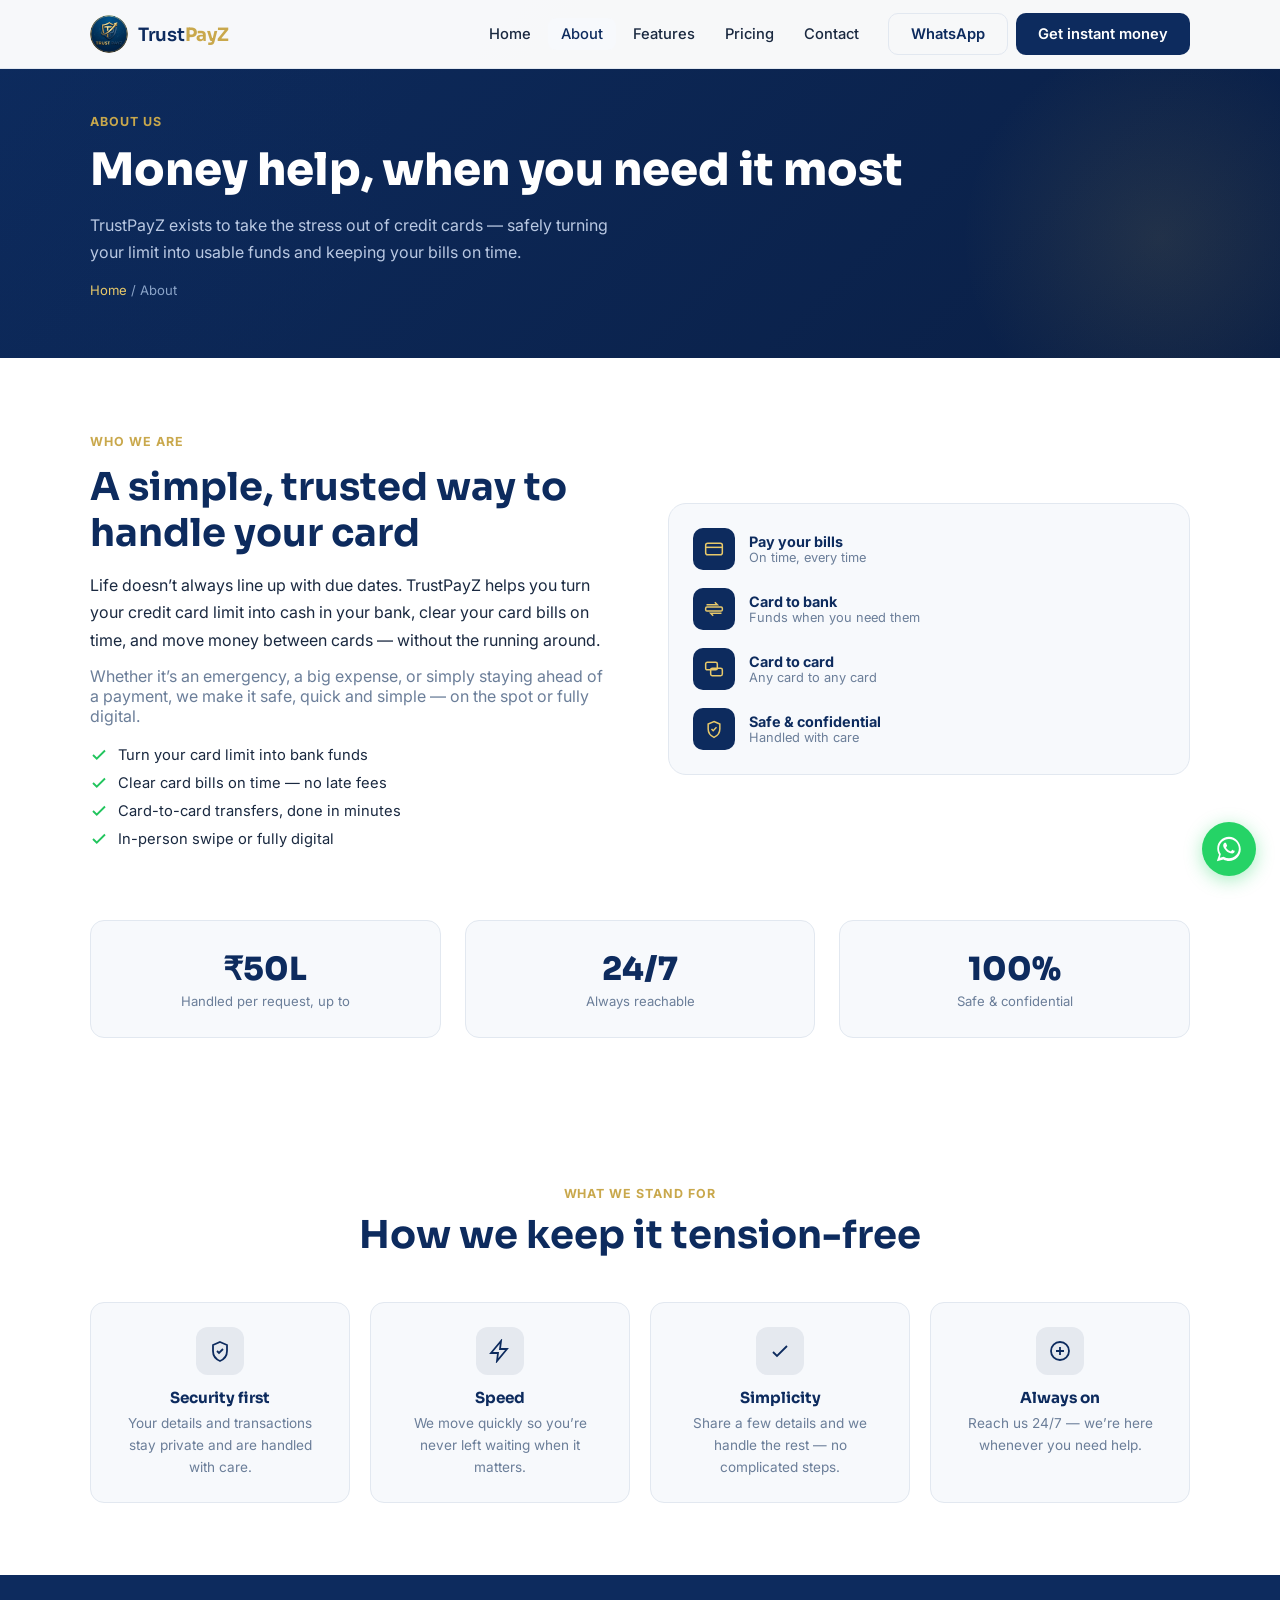
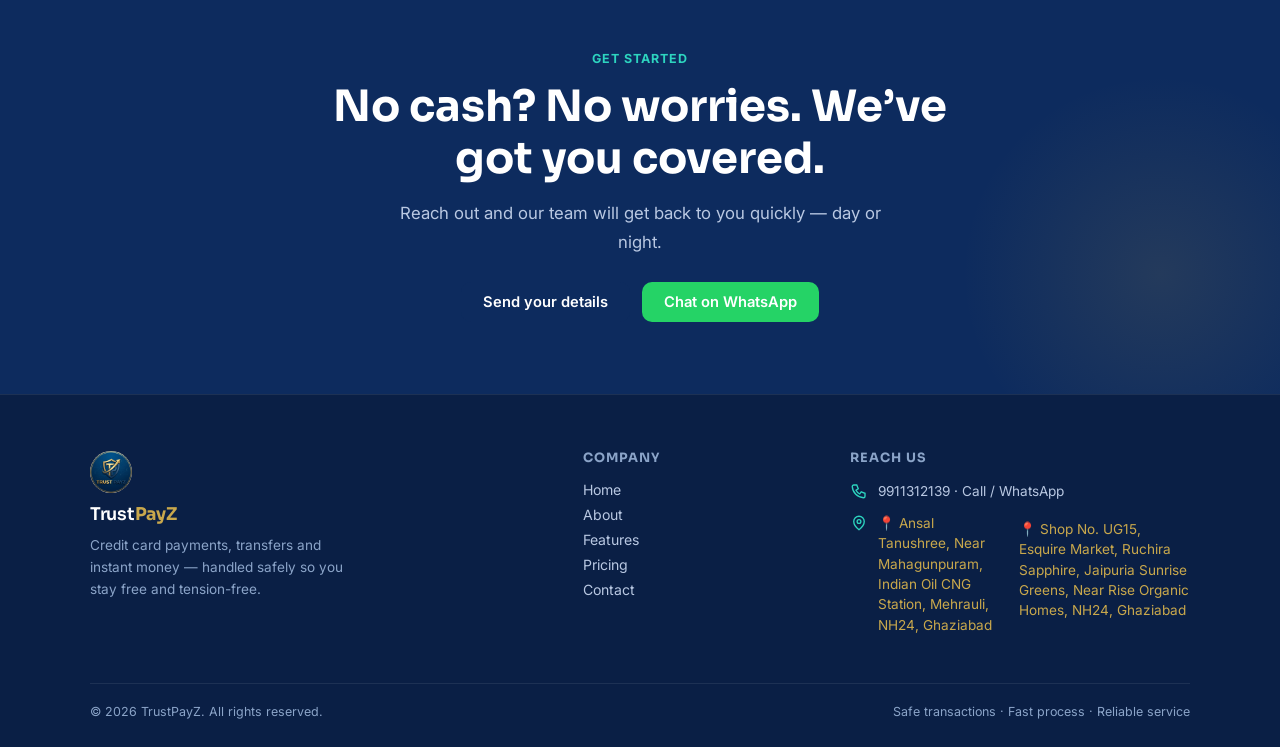
==== about.html @ c8522735 "Add files via upload" ====
<!DOCTYPE html>
<html lang="en">
<head>
<meta charset="UTF-8">
<meta name="viewport" content="width=device-width, initial-scale=1.0">
<title>About TrustPayZ — Trusted Credit Card Service Ghaziabad | 24/7</title>
<meta name="description" content="About TrustPayZ — a simple, trusted way to handle your credit card in Ghaziabad. Turn your limit into funds, clear bills on time, card to card transfers. Safe, 24/7.">
<meta name="keywords" content="about TrustPayZ, credit card service Ghaziabad, card transfer Delhi NCR, trusted credit card help, credit card bill pay Ghaziabad">
<meta name="robots" content="index, follow, max-snippet:-1, max-image-preview:large">
<meta name="author" content="TrustPayZ">
<meta name="geo.region" content="IN-UP">
<meta name="geo.placename" content="Ghaziabad">
<meta name="geo.position" content="28.6692;77.4538">
<meta name="ICBM" content="28.6692, 77.4538">
<link rel="canonical" href="https://trustpayz.in/about.html">
<!-- Open Graph -->
<meta property="og:type" content="website">
<meta property="og:title" content="About TrustPayZ — Trusted Credit Card Service Ghaziabad">
<meta property="og:description" content="Learn about TrustPayZ — Ghaziabad's trusted credit card transfer and bill payment service. Safe, 24/7, serving Delhi NCR.">
<meta property="og:url" content="https://trustpayz.in/about.html">
<meta property="og:site_name" content="TrustPayZ">
<meta property="og:image" content="https://trustpayz.in/assets/logo.png">
<meta property="og:locale" content="en_IN">
<!-- Twitter -->
<meta name="twitter:card" content="summary_large_image">
<meta name="twitter:title" content="About TrustPayZ — Trusted Credit Card Service Ghaziabad">
<meta name="twitter:description" content="Learn about TrustPayZ — Ghaziabad's trusted credit card transfer and bill payment service. Safe, 24/7, serving Delhi NCR.">
<meta name="twitter:image" content="https://trustpayz.in/assets/logo.png">
<link rel="preconnect" href="https://fonts.googleapis.com">
<link rel="preconnect" href="https://fonts.gstatic.com" crossorigin>
<link href="https://fonts.googleapis.com/css2?family=Sora:wght@400;500;600;700;800&family=Inter:wght@400;450;500;600&display=swap" rel="stylesheet">
<link rel="stylesheet" href="assets/styles.css">
<link rel="icon" type="image/png" href="assets/favicon.png">
</head>
<body>
<header class="nav" id="nav">
  <div class="wrap nav-in">
    <a href="index.html" class="brand">
      <img class="brand-mark" src="assets/logo.png" alt="TrustPayZ logo" width="40" height="40">
      <span class="brand-name">Trust<b>PayZ</b></span>
    </a>
    <nav class="nav-links" id="links"><a href="index.html">Home</a><a href="about.html" aria-current="page">About</a><a href="features.html">Features</a><a href="pricing.html">Pricing</a><a href="contact.html">Contact</a></nav>
    <div class="nav-act">
      <a href="https://wa.me/919911312139" class="btn btn-ghost" target="_blank" rel="noopener">WhatsApp</a>
      <a href="contact.html#apply" class="btn btn-primary">Get instant money</a>
    </div>
    <button class="burger" id="burger" aria-label="Menu">☰</button>
  </div>
</header>
<section class="subhero">
  <div class="aurora"><i class="b1"></i><i class="b2"></i></div>
  <div class="wrap">
    <span class="eyebrow">About us</span>
    <h1>Money help, when you need it most</h1>
    <p>TrustPayZ exists to take the stress out of credit cards &mdash; safely turning your limit into usable funds and keeping your bills on time.</p>
    <div class="crumb"><a href="index.html">Home</a> / About</div>
  </div>
</section>

<section class="blk">
  <div class="wrap split">
    <div class="rv">
      <span class="eyebrow">Who we are</span>
      <h2 style="font-size:clamp(1.8rem,3.2vw,2.4rem);font-weight:700;color:var(--navy);margin:14px 0 16px">A simple, trusted way to handle your card</h2>
      <p class="lead-p">Life doesn&rsquo;t always line up with due dates. TrustPayZ helps you turn your credit card limit into cash in your bank, clear your card bills on time, and move money between cards &mdash; without the running around.</p>
      <p style="color:var(--muted)">Whether it&rsquo;s an emergency, a big expense, or simply staying ahead of a payment, we make it safe, quick and simple &mdash; on the spot or fully digital.</p>
      <ul class="ticklist">
        <li><svg viewBox="0 0 24 24"><path d="M20 6L9 17l-5-5"/></svg> Turn your card limit into bank funds</li>
        <li><svg viewBox="0 0 24 24"><path d="M20 6L9 17l-5-5"/></svg> Clear card bills on time &mdash; no late fees</li>
        <li><svg viewBox="0 0 24 24"><path d="M20 6L9 17l-5-5"/></svg> Card-to-card transfers, done in minutes</li>
        <li><svg viewBox="0 0 24 24"><path d="M20 6L9 17l-5-5"/></svg> In-person swipe or fully digital</li>
      </ul>
    </div>
    <div class="rv">
      <div class="visual-card">
        <div class="vc-row"><div class="vc-ic"><svg viewBox="0 0 24 24" fill="none"><rect x="2" y="5" width="20" height="14" rx="2.5"/><path d="M2 10h20"/></svg></div><div><div class="vc-t">Pay your bills</div><div class="vc-s">On time, every time</div></div></div>
        <div class="vc-row"><div class="vc-ic"><svg viewBox="0 0 24 24" fill="none"><path d="M3 7h13l-3-3M21 17H8l3 3"/><rect x="2" y="9.5" width="20" height="5" rx="1.5"/></svg></div><div><div class="vc-t">Card to bank</div><div class="vc-s">Funds when you need them</div></div></div>
        <div class="vc-row"><div class="vc-ic"><svg viewBox="0 0 24 24" fill="none"><rect x="2" y="4" width="14" height="9" rx="2"/><rect x="8" y="11" width="14" height="9" rx="2"/></svg></div><div><div class="vc-t">Card to card</div><div class="vc-s">Any card to any card</div></div></div>
        <div class="vc-row"><div class="vc-ic"><svg viewBox="0 0 24 24" fill="none"><path d="M12 3l7 3v6c0 5-3.5 8.5-7 10-3.5-1.5-7-5-7-10V6l7-3z"/><path d="M9 12l2 2 4-4"/></svg></div><div><div class="vc-t">Safe &amp; confidential</div><div class="vc-s">Handled with care</div></div></div>
      </div>
    </div>
  </div>
</section>

<section class="blk" style="padding-top:0">
  <div class="wrap statband">
    <div class="statbox rv"><div class="v">&#8377;50L</div><div class="l">Handled per request, up to</div></div>
    <div class="statbox rv"><div class="v">24/7</div><div class="l">Always reachable</div></div>
    <div class="statbox rv"><div class="v">100%</div><div class="l">Safe &amp; confidential</div></div>
  </div>
</section>

<section class="blk why">
  <div class="wrap">
    <div class="head rv"><span class="eyebrow">What we stand for</span><h2>How we keep it tension-free</h2></div>
    <div class="why-grid">
      <div class="wcard rv"><div class="wi"><svg viewBox="0 0 24 24" fill="none"><path d="M12 3l7 3v6c0 5-3.5 8.5-7 10-3.5-1.5-7-5-7-10V6l7-3z"/><path d="M9 12l2 2 4-4"/></svg></div><h3>Security first</h3><p>Your details and transactions stay private and are handled with care.</p></div>
      <div class="wcard rv"><div class="wi"><svg viewBox="0 0 24 24" fill="none"><path d="M13 2L3 14h7l-1 8 10-12h-7l1-8z"/></svg></div><h3>Speed</h3><p>We move quickly so you&rsquo;re never left waiting when it matters.</p></div>
      <div class="wcard rv"><div class="wi"><svg viewBox="0 0 24 24" fill="none"><path d="M5 13l4 4L19 7"/></svg></div><h3>Simplicity</h3><p>Share a few details and we handle the rest &mdash; no complicated steps.</p></div>
      <div class="wcard rv"><div class="wi"><svg viewBox="0 0 24 24" fill="none"><circle cx="12" cy="12" r="9"/><path d="M12 8v8M8 12h8"/></svg></div><h3>Always on</h3><p>Reach us 24/7 &mdash; we&rsquo;re here whenever you need help.</p></div>
    </div>
  </div>
</section>
<section class="blk cta">
  <div class="aurora"><i class="b2"></i></div>
  <div class="wrap" style="position:relative;z-index:2;text-align:center">
    <span class="eyebrow" style="justify-content:center;color:var(--teal)">Get started</span>
    <h2 style="font-size:clamp(2rem,3.5vw,2.7rem);font-weight:700;margin:14px auto 14px;max-width:640px">No cash? No worries. We&rsquo;ve got you covered.</h2>
    <p class="lead" style="color:#B9C8E2;max-width:520px;margin:0 auto 26px">Reach out and our team will get back to you quickly &mdash; day or night.</p>
    <div style="display:flex;gap:12px;justify-content:center;flex-wrap:wrap">
      <a href="contact.html#apply" class="btn btn-primary">Send your details</a>
      <a href="https://wa.me/919911312139" class="btn btn-wa" target="_blank" rel="noopener">Chat on WhatsApp</a>
    </div>
  </div>
</section>
<footer id="contact-foot">
  <div class="wrap">
    <div class="fgrid">
      <div class="fbrand"><img src="assets/logo.png" alt="TrustPayZ" class="flogo"><span class="brand-name">Trust<b>PayZ</b></span><p>Credit card payments, transfers and instant money — handled safely so you stay free and tension-free.</p></div>
      <div><h4>Company</h4><a href="index.html">Home</a><a href="about.html">About</a><a href="features.html">Features</a><a href="pricing.html">Pricing</a><a href="contact.html">Contact</a></div>
      <div><h4>Reach us</h4>
        <div class="cline"><svg viewBox="0 0 24 24" fill="none" stroke="#2DD4BF" stroke-width="1.8"><path d="M5 4h4l2 5-3 2a11 11 0 005 5l2-3 5 2v4a2 2 0 01-2 2A16 16 0 013 6a2 2 0 012-2z"/></svg><a href="https://wa.me/919911312139" target="_blank" rel="noopener">9911312139 · Call / WhatsApp</a></div>
        <div class="cline"><svg viewBox="0 0 24 24" fill="none" stroke="#2DD4BF" stroke-width="1.8"><path d="M12 21s7-5.4 7-11a7 7 0 10-14 0c0 5.6 7 11 7 11z"/><circle cx="12" cy="10" r="2.5"/></svg><p><a href="https://maps.google.com/?q=Ansal+Tanushree+Mahagunpuram+Mehrauli+NH24+Ghaziabad" target="_blank" rel="noopener" style="color:#C9A84C">📍 Ansal Tanushree, Near Mahagunpuram, Indian Oil CNG Station, Mehrauli, NH24, Ghaziabad</a></p><p style="margin-top:6px"><a href="https://maps.google.com/?q=Esquire+Market+Ruchira+Sapphire+Jaipuria+Sunrise+Greens+NH24+Ghaziabad" target="_blank" rel="noopener" style="color:#C9A84C">📍 Shop No. UG15, Esquire Market, Ruchira Sapphire, Jaipuria Sunrise Greens, Near Rise Organic Homes, NH24, Ghaziabad</a></p></div>
      </div>
    </div>
    <div class="fbot"><span>© 2026 TrustPayZ. All rights reserved.</span><span>Safe transactions · Fast process · Reliable service</span></div>
  </div>
</footer>
<a href="https://wa.me/919911312139" class="wa-float" target="_blank" rel="noopener" aria-label="Chat with us on WhatsApp">
  <svg viewBox="0 0 32 32" fill="#fff" aria-hidden="true"><path d="M16 3C9 3 3.5 8.5 3.5 15.5c0 2.4.7 4.7 1.9 6.7L3 29l7-1.8c1.9 1 4 1.6 6 1.6 7 0 12.5-5.5 12.5-12.5S23 3 16 3zm0 22.8c-1.9 0-3.7-.5-5.3-1.4l-.4-.2-4.1 1.1 1.1-4-.3-.4c-1-1.6-1.6-3.5-1.6-5.5C5.5 9.8 10.2 5.2 16 5.2S26.5 9.8 26.5 15.5 21.8 25.8 16 25.8zm6-7.7c-.3-.2-1.9-1-2.2-1.1-.3-.1-.5-.2-.7.2-.2.3-.8 1-1 1.2-.2.2-.4.2-.7.1-.3-.2-1.4-.5-2.6-1.6-1-.9-1.6-1.9-1.8-2.3-.2-.3 0-.5.1-.7.1-.1.3-.4.5-.6.1-.2.2-.3.3-.5.1-.2 0-.4 0-.6 0-.2-.7-1.7-1-2.3-.3-.6-.5-.5-.7-.5h-.6c-.2 0-.5.1-.8.4-.3.3-1 1-1 2.5s1.1 2.9 1.2 3.1c.2.2 2.1 3.3 5.1 4.6.7.3 1.3.5 1.7.6.7.2 1.4.2 1.9.1.6-.1 1.9-.8 2.1-1.5.3-.7.3-1.4.2-1.5-.1-.2-.3-.2-.6-.4z"/></svg>
</a>
<script src="assets/main.js"></script>
<script src="assets/seo.js" defer></script>
</body>
</html>
---- assets/styles.css ----
/* ============================================================
   TrustPayZ — styles.css
   Colors inspired by logo: Navy blue + Gold
   ============================================================ */

:root {
  --navy:   #0D2B5E;
  --navy2:  #0A1F45;
  --gold:   #C9A84C;
  --gold2:  #E8C96A;
  --teal:   #2DD4BF;
  --ink:    #1A2940;
  --muted:  #6B7E99;
  --bg:     #F7F9FC;
  --white:  #FFFFFF;
  --line:   #E2E8F0;
  --green:  #22C55E;
  --red:    #EF4444;
  --shadow: 0 4px 24px rgba(13,43,94,0.10);
  --radius: 14px;
}

*, *::before, *::after { box-sizing: border-box; margin: 0; padding: 0; }

html { scroll-behavior: smooth; }

body {
  font-family: 'Inter', sans-serif;
  font-size: 1rem;
  color: var(--ink);
  background: var(--white);
  overflow-x: hidden;
}

h1,h2,h3,h4,h5 { font-family: 'Sora', sans-serif; line-height: 1.2; }

a { color: inherit; text-decoration: none; }

img { max-width: 100%; display: block; }

/* ── WRAP ── */
.wrap { max-width: 1140px; margin: 0 auto; padding: 0 20px; }
.wrap2 { position: relative; z-index: 2; }

/* ── NAV ── */
.nav {
  position: fixed; top: 0; left: 0; right: 0; z-index: 100;
  background: rgba(255,255,255,0.97);
  border-bottom: 1px solid var(--line);
  transition: box-shadow .3s;
}
.nav.scrolled { box-shadow: 0 2px 16px rgba(13,43,94,0.10); }
.nav-in {
  display: flex; align-items: center; gap: 16px;
  height: 68px;
}
.brand { display: flex; align-items: center; gap: 10px; flex-shrink: 0; }
.brand-mark { width: 38px; height: 38px; border-radius: 50%; object-fit: cover; }
.brand-name { font-family: 'Sora', sans-serif; font-size: 1.15rem; font-weight: 600; color: var(--navy); letter-spacing: -.3px; }
.brand-name b { color: var(--gold); }

.nav-links {
  display: flex; gap: 4px; margin-left: auto;
}
.nav-links a {
  padding: 7px 13px; border-radius: 8px; font-size: .92rem;
  font-weight: 500; color: var(--ink); transition: background .2s, color .2s;
}
.nav-links a:hover, .nav-links a[aria-current] {
  background: var(--bg); color: var(--navy);
}

.nav-act { display: flex; gap: 8px; flex-shrink: 0; }

.burger {
  display: none; background: none; border: none; font-size: 1.4rem;
  cursor: pointer; padding: 6px; color: var(--navy); margin-left: auto;
}

/* ── BUTTONS ── */
.btn {
  display: inline-flex; align-items: center; gap: 7px;
  padding: 11px 22px; border-radius: 10px; font-size: .92rem;
  font-weight: 600; cursor: pointer; border: none;
  transition: all .2s; white-space: nowrap; font-family: 'Inter', sans-serif;
}
.btn-primary { background: var(--navy); color: var(--white); }
.btn-primary:hover { background: var(--navy2); transform: translateY(-1px); box-shadow: 0 4px 14px rgba(13,43,94,0.25); }
.btn-ghost { background: transparent; color: var(--navy); border: 1.5px solid var(--line); }
.btn-ghost:hover { border-color: var(--navy); background: var(--bg); }
.btn-wa { background: #25D366; color: var(--white); }
.btn-wa:hover { background: #1fb856; transform: translateY(-1px); }
.btn-line { background: transparent; border: 1.5px solid var(--navy); color: var(--navy); }
.btn-line:hover { background: var(--navy); color: var(--white); }

/* ── AURORA BG ── */
.aurora { position: absolute; inset: 0; overflow: hidden; pointer-events: none; z-index: 0; }
.aurora .b1 {
  position: absolute; width: 500px; height: 500px; border-radius: 50%;
  background: radial-gradient(circle, rgba(13,43,94,.18) 0%, transparent 70%);
  top: -100px; left: -100px;
}
.aurora .b2 {
  position: absolute; width: 400px; height: 400px; border-radius: 50%;
  background: radial-gradient(circle, rgba(201,168,76,.12) 0%, transparent 70%);
  bottom: -80px; right: -80px;
}

/* ── HERO ── */
.hero {
  position: relative; padding: 130px 0 80px;
  background: linear-gradient(135deg, #0D2B5E 0%, #0A1F45 60%, #0D2B5E 100%);
  overflow: hidden;
}
.hero .grid {
  position: absolute; inset: 0;
  background-image: linear-gradient(rgba(255,255,255,.04) 1px, transparent 1px),
                    linear-gradient(90deg, rgba(255,255,255,.04) 1px, transparent 1px);
  background-size: 40px 40px;
}
.hero-grid { display: grid; grid-template-columns: 1fr 1fr; gap: 48px; align-items: center; position: relative; z-index: 2; }
.hero h1 { font-size: clamp(2.2rem, 4vw, 3.2rem); font-weight: 800; color: var(--white); margin: 16px 0 20px; }
.hl { color: var(--gold2); }
.lead { font-size: 1.05rem; color: #B9C8E2; line-height: 1.7; max-width: 480px; }
.hero-cta { display: flex; gap: 12px; margin-top: 28px; flex-wrap: wrap; }
.badge { display: inline-flex; align-items: center; gap: 8px; background: rgba(255,255,255,.1); border: 1px solid rgba(255,255,255,.15); border-radius: 100px; padding: 6px 14px; font-size: .82rem; color: #B9C8E2; }
.pulse { width: 8px; height: 8px; border-radius: 50%; background: var(--green); box-shadow: 0 0 0 2px rgba(34,197,94,.3); animation: pulse 2s infinite; }
@keyframes pulse { 0%,100%{box-shadow:0 0 0 2px rgba(34,197,94,.3)} 50%{box-shadow:0 0 0 6px rgba(34,197,94,.1)} }

.hero-stats { display: flex; gap: 28px; margin-top: 32px; }
.hstat .v { font-family: 'Sora', sans-serif; font-size: 1.6rem; font-weight: 800; color: var(--gold2); }
.hstat .l { font-size: .78rem; color: #8BA4C8; margin-top: 2px; }

/* ── PAYMENT CARD ── */
.pcard-wrap { position: relative; }
.pcard {
  background: rgba(255,255,255,.06); border: 1px solid rgba(255,255,255,.12);
  border-radius: 20px; padding: 28px; backdrop-filter: blur(10px);
}
.pc-top { display: flex; justify-content: space-between; align-items: center; margin-bottom: 20px; }
.pc-tag { display: flex; align-items: center; gap: 7px; font-size: .82rem; color: var(--green); background: rgba(34,197,94,.1); padding: 5px 12px; border-radius: 100px; }
.ck { width: 16px; height: 16px; border-radius: 50%; background: var(--green); display: flex; align-items: center; justify-content: center; }
.ck svg { width: 10px; height: 10px; fill: none; stroke: white; stroke-width: 2; }
.pc-time { font-size: .78rem; color: #8BA4C8; }
.pc-amt { font-family: 'Sora', sans-serif; font-size: 2.4rem; font-weight: 800; color: var(--white); }
.pc-sub { font-size: .82rem; color: #8BA4C8; margin-top: 4px; }
.pc-flow { display: flex; align-items: center; gap: 12px; margin-top: 22px; }
.pc-node { display: flex; align-items: center; gap: 10px; flex: 1; }
.pc-ic { width: 38px; height: 38px; border-radius: 10px; display: flex; align-items: center; justify-content: center; }
.pc-ic.card { background: rgba(201,168,76,.2); }
.pc-ic.bank { background: rgba(45,212,191,.2); }
.pc-ic svg { width: 20px; height: 20px; fill: none; stroke: var(--gold2); stroke-width: 1.8; }
.pc-ic.bank svg { stroke: var(--teal); }
.t1 { font-size: .78rem; color: #8BA4C8; }
.t2 { font-size: .88rem; color: var(--white); font-weight: 600; }
.pc-arrow { color: #8BA4C8; }
.pc-bar { background: rgba(255,255,255,.08); border-radius: 100px; height: 4px; margin-top: 20px; overflow: hidden; }
.pc-bar i { display: block; height: 100%; width: 75%; background: linear-gradient(90deg, var(--gold), var(--teal)); border-radius: 100px; animation: bar 2s ease-in-out infinite alternate; }
@keyframes bar { from{width:30%} to{width:90%} }

.float-chip {
  position: absolute; display: flex; align-items: center; gap: 10px;
  background: var(--white); border-radius: 12px; padding: 10px 14px;
  box-shadow: 0 8px 24px rgba(13,43,94,.15); font-size: .8rem;
}
.fc-1 { top: -18px; right: -18px; }
.fc-2 { bottom: -18px; left: -18px; }
.fi { width: 30px; height: 30px; border-radius: 8px; background: var(--bg); display: flex; align-items: center; justify-content: center; }
.fi svg { width: 16px; height: 16px; fill: none; stroke: var(--navy); stroke-width: 1.8; }
.fl { font-size: .72rem; color: var(--muted); }
.fv { font-weight: 700; color: var(--navy); font-size: .82rem; }

/* ── RIBBON ── */
.ribbon { background: var(--bg); border-top: 1px solid var(--line); border-bottom: 1px solid var(--line); padding: 20px 0; }
.ribbon-in { display: flex; gap: 0; justify-content: space-around; flex-wrap: wrap; }
.ritem { display: flex; align-items: center; gap: 12px; padding: 8px 16px; }
.ritem svg { width: 22px; height: 22px; fill: none; stroke: var(--gold); stroke-width: 1.8; flex-shrink: 0; }
.rt { font-weight: 600; font-size: .9rem; color: var(--navy); }
.rs { font-size: .78rem; color: var(--muted); }

/* ── SECTIONS ── */
.blk { padding: 72px 0; }
.head { text-align: center; margin-bottom: 44px; }
.head h2 { font-size: clamp(1.8rem, 3vw, 2.4rem); font-weight: 700; color: var(--navy); margin: 10px 0 12px; }
.head p { color: var(--muted); max-width: 520px; margin: 0 auto; line-height: 1.7; }

.eyebrow {
  display: inline-flex; align-items: center; gap: 7px;
  font-size: .78rem; font-weight: 700; letter-spacing: .08em;
  text-transform: uppercase; color: var(--gold);
}

/* ── SERVICES ── */
.svc { display: grid; grid-template-columns: repeat(4, 1fr); gap: 20px; }
.scard {
  background: var(--bg); border: 1px solid var(--line); border-radius: var(--radius);
  padding: 26px; transition: all .25s;
}
.scard:hover { border-color: var(--navy); box-shadow: var(--shadow); transform: translateY(-3px); }
.scard.wide { grid-column: span 2; display: flex; gap: 20px; align-items: flex-start; }
.si { width: 44px; height: 44px; border-radius: 11px; background: var(--navy); display: flex; align-items: center; justify-content: center; margin-bottom: 14px; flex-shrink: 0; }
.si svg { width: 22px; height: 22px; fill: none; stroke: var(--gold2); stroke-width: 1.8; }
.scard h3 { font-size: 1rem; font-weight: 700; color: var(--navy); margin-bottom: 8px; }
.scard p { font-size: .88rem; color: var(--muted); line-height: 1.6; }
.more { display: inline-block; margin-top: 12px; font-size: .82rem; font-weight: 600; color: var(--gold); }
.wbody { flex: 1; }
.modes { display: flex; gap: 8px; flex-wrap: wrap; margin-top: 14px; }
.mode-pill { display: flex; align-items: center; gap: 5px; background: var(--navy); color: var(--white); border-radius: 100px; padding: 5px 12px; font-size: .78rem; font-weight: 600; }
.mode-pill svg { width: 13px; height: 13px; fill: none; stroke: var(--gold2); stroke-width: 2.5; }

/* ── HOW ── */
.how { background: var(--navy); position: relative; overflow: hidden; }
.how .head h2 { color: var(--white); }
.how .head p { color: #B9C8E2; }
.steps { display: grid; grid-template-columns: repeat(3,1fr); gap: 28px; }
.stp { background: rgba(255,255,255,.06); border: 1px solid rgba(255,255,255,.1); border-radius: var(--radius); padding: 28px; }
.num { width: 40px; height: 40px; border-radius: 50%; background: var(--gold); color: var(--navy); font-family: 'Sora', sans-serif; font-weight: 800; font-size: 1.1rem; display: flex; align-items: center; justify-content: center; margin-bottom: 14px; }
.stp h3 { font-size: 1rem; font-weight: 700; color: var(--white); margin-bottom: 8px; }
.stp p { font-size: .88rem; color: #8BA4C8; line-height: 1.6; }

/* ── AMOUNTS ── */
.amt-row { display: flex; gap: 14px; flex-wrap: wrap; justify-content: center; }
.acard { background: var(--navy); border-radius: var(--radius); padding: 24px 28px; text-align: center; min-width: 120px; }
.av { font-family: 'Sora', sans-serif; font-size: 1.5rem; font-weight: 800; color: var(--gold2); }
.al { font-size: .75rem; color: #8BA4C8; margin-top: 4px; }

/* ── WHY ── */
.why-grid { display: grid; grid-template-columns: repeat(4,1fr); gap: 20px; }
.wcard { background: var(--bg); border: 1px solid var(--line); border-radius: var(--radius); padding: 24px; text-align: center; }
.wi { width: 48px; height: 48px; border-radius: 12px; background: rgba(13,43,94,.08); display: flex; align-items: center; justify-content: center; margin: 0 auto 14px; }
.wi svg { width: 24px; height: 24px; fill: none; stroke: var(--navy); stroke-width: 1.8; }
.wcard h3 { font-size: .95rem; font-weight: 700; color: var(--navy); margin-bottom: 6px; }
.wcard p { font-size: .85rem; color: var(--muted); line-height: 1.6; }

/* ── STAT BAND ── */
.statband { display: flex; gap: 24px; justify-content: center; flex-wrap: wrap; }
.statbox { background: var(--bg); border: 1px solid var(--line); border-radius: var(--radius); padding: 28px 36px; text-align: center; flex: 1; min-width: 160px; }
.statbox .v { font-family: 'Sora', sans-serif; font-size: 2rem; font-weight: 800; color: var(--navy); }
.statbox .l { font-size: .82rem; color: var(--muted); margin-top: 4px; }

/* ── CTA SECTION ── */
.cta { background: var(--navy); position: relative; overflow: hidden; }
.cta-grid { display: grid; grid-template-columns: 1fr 1fr; gap: 48px; align-items: center; position: relative; z-index: 2; }
.cta h2 { font-size: clamp(1.8rem,3vw,2.4rem); font-weight: 700; color: var(--white); margin: 10px 0 14px; }
.cta .lead { color: #B9C8E2; line-height: 1.7; }
.phone { display: inline-flex; align-items: center; gap: 10px; color: var(--gold2); font-size: 1.2rem; font-weight: 700; margin-top: 20px; }
.phone svg { width: 22px; height: 22px; fill: none; stroke: currentColor; stroke-width: 1.8; }

/* ── HOME FORM ── */
.form {
  background: var(--white); border-radius: 18px; padding: 30px;
  box-shadow: 0 8px 32px rgba(0,0,0,.15);
}
.form h3 { font-size: 1.15rem; font-weight: 700; color: var(--navy); margin-bottom: 4px; }
.fsub { font-size: .85rem; color: var(--muted); margin-bottom: 20px; }
.fld { margin-bottom: 14px; }
.fld label { display: block; font-size: .82rem; font-weight: 600; color: var(--ink); margin-bottom: 5px; }
.fld input, .fld select {
  width: 100%; height: 46px; border: 1.5px solid var(--line); border-radius: 10px;
  padding: 0 14px; font-size: .92rem; font-family: 'Inter', sans-serif;
  color: var(--ink); background: var(--bg); transition: border .2s;
  appearance: none;
}
.fld input:focus, .fld select:focus { outline: none; border-color: var(--navy); background: var(--white); }
.fnote { font-size: .78rem; color: var(--muted); margin-top: 10px; text-align: center; }

/* ── SUBHERO ── */
.subhero {
  background: linear-gradient(135deg, var(--navy) 0%, var(--navy2) 100%);
  padding: 110px 0 60px; position: relative; overflow: hidden;
}
.subhero .wrap { position: relative; z-index: 2; }
.subhero h1 { font-size: clamp(2rem,3.5vw,2.8rem); font-weight: 800; color: var(--white); margin: 14px 0 14px; }
.subhero p { color: #B9C8E2; max-width: 540px; line-height: 1.7; }
.crumb { margin-top: 16px; font-size: .82rem; color: #8BA4C8; }
.crumb a { color: var(--gold2); }

/* ── SPLIT LAYOUT ── */
.split { display: grid; grid-template-columns: 1fr 1fr; gap: 56px; align-items: center; }

/* ── TICK LIST ── */
.ticklist { list-style: none; margin-top: 20px; display: flex; flex-direction: column; gap: 10px; }
.ticklist li { display: flex; align-items: center; gap: 10px; font-size: .92rem; color: var(--ink); }
.ticklist svg { width: 18px; height: 18px; fill: none; stroke: var(--green); stroke-width: 2.5; flex-shrink: 0; }

/* ── VISUAL CARD ── */
.visual-card { background: var(--bg); border: 1px solid var(--line); border-radius: 18px; padding: 24px; display: flex; flex-direction: column; gap: 18px; }
.vc-row { display: flex; align-items: center; gap: 14px; }
.vc-ic { width: 42px; height: 42px; border-radius: 10px; background: var(--navy); display: flex; align-items: center; justify-content: center; flex-shrink: 0; }
.vc-ic svg { width: 20px; height: 20px; fill: none; stroke: var(--gold2); stroke-width: 1.8; }
.vc-t { font-weight: 700; font-size: .9rem; color: var(--navy); }
.vc-s { font-size: .8rem; color: var(--muted); }

/* ── CONTACT BOXES ── */
.cbox { background: var(--bg); border: 1px solid var(--line); border-radius: var(--radius); padding: 24px; display: flex; align-items: flex-start; gap: 16px; flex: 1; min-width: 220px; }
.cic { width: 44px; height: 44px; border-radius: 11px; background: var(--navy); display: flex; align-items: center; justify-content: center; flex-shrink: 0; }
.cic svg { width: 22px; height: 22px; fill: none; stroke: var(--gold2); stroke-width: 1.8; }
.cbox h4 { font-size: .9rem; font-weight: 700; color: var(--navy); margin-bottom: 4px; }
.cbox a { color: var(--gold); font-weight: 600; }
.cbox p { font-size: .85rem; color: var(--muted); line-height: 1.5; }

/* ── ENQUIRY FORM ── */
.enquiry { background: var(--white); border: 1px solid var(--line); border-radius: 20px; overflow: hidden; box-shadow: var(--shadow); }
.enq-head { background: linear-gradient(135deg, var(--navy) 0%, var(--navy2) 100%); padding: 32px; position: relative; overflow: hidden; }
.enq-head h2 { font-size: 1.4rem; font-weight: 700; color: var(--white); margin-bottom: 6px; }
.esub { color: #B9C8E2; font-size: .9rem; }
.safe { display: inline-flex; align-items: center; gap: 6px; margin-top: 12px; font-size: .78rem; color: var(--gold2); background: rgba(201,168,76,.12); border-radius: 100px; padding: 5px 12px; }
.safe svg { width: 13px; height: 13px; fill: none; stroke: currentColor; stroke-width: 2; }

.enq-body { padding: 28px; display: flex; flex-direction: column; gap: 18px; }
.efield { position: relative; }
.eicon { position: absolute; left: 12px; top: 50%; transform: translateY(-50%); width: 18px; height: 18px; }
.eicon svg { width: 18px; height: 18px; fill: none; stroke: var(--muted); stroke-width: 1.8; }
.efield label { display: block; font-size: .82rem; font-weight: 600; color: var(--ink); margin-bottom: 5px; }
.efield input {
  width: 100%; height: 48px; border: 1.5px solid var(--line); border-radius: 10px;
  padding: 0 14px 0 40px; font-size: .92rem; font-family: 'Inter'; color: var(--ink);
  background: var(--bg); transition: border .2s;
}
.efield input:focus { outline: none; border-color: var(--navy); background: var(--white); }

.egroup { background: var(--bg); border: 1px solid var(--line); border-radius: 12px; padding: 18px; }
.egroup-head { display: flex; align-items: center; gap: 10px; margin-bottom: 14px; }
.egroup-head .eicon { position: static; transform: none; width: 32px; height: 32px; background: var(--navy); border-radius: 8px; display: flex; align-items: center; justify-content: center; }
.egroup-head .eicon svg { width: 16px; height: 16px; stroke: var(--gold2); }
.egroup-head h3 { font-size: .9rem; font-weight: 700; color: var(--navy); }

.opt { display: flex; align-items: center; gap: 10px; padding: 9px 12px; border-radius: 8px; cursor: pointer; transition: background .15s; }
.opt:hover { background: rgba(13,43,94,.05); }
.opt input { accent-color: var(--navy); width: 16px; height: 16px; flex-shrink: 0; }
.opt span { font-size: .88rem; color: var(--ink); }

.erotate { display: grid; grid-template-columns: 1fr 1fr; gap: 20px; }
.rcol-r { display: flex; flex-direction: column; gap: 8px; }
.qlabel { font-size: .82rem; font-weight: 600; color: var(--ink); }
.price-in { position: relative; }
.price-in input {
  width: 100%; height: 48px; border: 1.5px solid var(--line); border-radius: 10px;
  padding: 0 14px; font-size: .95rem; font-family: 'Inter'; color: var(--ink); background: var(--white);
}
.price-in input:focus { outline: none; border-color: var(--navy); }
.hint { font-size: .78rem; color: var(--muted); }

.eother { display: none; margin-top: 8px; }
.eother input {
  width: 100%; height: 42px; border: 1.5px solid var(--line); border-radius: 9px;
  padding: 0 12px; font-size: .88rem; font-family: 'Inter'; color: var(--ink); background: var(--white);
}

.enq-foot { display: flex; align-items: center; gap: 10px; background: rgba(34,197,94,.07); border: 1px solid rgba(34,197,94,.2); border-radius: 10px; padding: 12px 16px; font-size: .82rem; color: var(--ink); }
.enq-foot svg { width: 18px; height: 18px; fill: none; stroke: var(--green); stroke-width: 2; flex-shrink: 0; }
.enq-submit { width: 100%; justify-content: center; padding: 14px; font-size: 1rem; border-radius: 12px; }

/* ── MAP ── */
.cmap { margin-top: 40px; border-radius: 16px; overflow: hidden; border: 1px solid var(--line); height: 300px; }
.cmap iframe { width: 100%; height: 100%; border: none; }

/* ── PRICING ── */
.ptables { display: grid; grid-template-columns: 1fr 1fr; gap: 24px; margin-bottom: 28px; }
.ptable, .rtable {
  background: var(--bg); border: 1px solid var(--line); border-radius: var(--radius); overflow: hidden;
}
.pt-head { display: flex; align-items: center; gap: 12px; padding: 18px 20px; background: var(--navy); }
.pt-num { width: 28px; height: 28px; border-radius: 50%; background: var(--gold); color: var(--navy); font-weight: 800; font-size: .85rem; display: flex; align-items: center; justify-content: center; flex-shrink: 0; }
.pt-head h3 { font-size: .95rem; font-weight: 700; color: var(--white); }
table { width: 100%; border-collapse: collapse; }
thead tr { background: rgba(13,43,94,.06); }
th { padding: 11px 16px; text-align: left; font-size: .78rem; font-weight: 700; text-transform: uppercase; letter-spacing: .05em; color: var(--muted); }
td { padding: 12px 16px; font-size: .9rem; color: var(--ink); border-top: 1px solid var(--line); }
.rate { font-weight: 700; color: var(--navy); }
.rate.teal { color: var(--teal); }
.pt-info { display: flex; align-items: flex-start; gap: 8px; padding: 12px 16px; background: rgba(201,168,76,.07); font-size: .82rem; color: var(--ink); }
.pt-info svg { width: 16px; height: 16px; fill: none; stroke: var(--gold); stroke-width: 2; flex-shrink: 0; margin-top: 1px; }
.rtable { margin-bottom: 20px; }
.rmoney { display: flex; align-items: center; gap: 7px; }
.bag { color: var(--gold); }
.bag svg { width: 16px; height: 16px; fill: none; stroke: currentColor; stroke-width: 1.8; }
.pnote { display: flex; align-items: flex-start; gap: 10px; background: rgba(13,43,94,.05); border: 1px solid var(--line); border-radius: 10px; padding: 14px 16px; font-size: .85rem; color: var(--ink); margin-bottom: 32px; }
.pnote svg { width: 18px; height: 18px; fill: var(--muted); flex-shrink: 0; }
.custom { background: var(--navy); border-radius: 18px; padding: 36px; display: flex; align-items: center; justify-content: space-between; gap: 24px; position: relative; overflow: hidden; flex-wrap: wrap; }
.custom h3 { font-size: 1.2rem; font-weight: 700; color: var(--white); margin: 8px 0 10px; }
.custom p { color: #B9C8E2; font-size: .9rem; max-width: 420px; line-height: 1.6; }
.cbtns { display: flex; gap: 10px; flex-wrap: wrap; }

/* ── ACCOUNT PAGE ── */
.preview-banner { display: flex; align-items: flex-start; gap: 10px; background: rgba(201,168,76,.1); border: 1px solid rgba(201,168,76,.3); border-radius: 12px; padding: 14px 16px; font-size: .88rem; color: var(--ink); margin-bottom: 28px; }
.preview-banner svg { width: 18px; height: 18px; fill: none; stroke: var(--gold); stroke-width: 2; flex-shrink: 0; margin-top: 1px; }
.step-card { background: var(--bg); border: 1px solid var(--line); border-radius: var(--radius); padding: 24px; margin-bottom: 20px; }
.sc-head { display: flex; align-items: center; gap: 12px; margin-bottom: 18px; }
.sc-num { width: 32px; height: 32px; border-radius: 50%; background: var(--navy); color: var(--white); font-weight: 800; font-size: .88rem; display: flex; align-items: center; justify-content: center; flex-shrink: 0; }
.sc-head h3 { font-size: 1rem; font-weight: 700; color: var(--navy); }
.arow { display: grid; grid-template-columns: 1fr 1fr; gap: 14px; margin-bottom: 14px; }
.afield { display: flex; flex-direction: column; gap: 5px; }
.afield label { font-size: .8rem; font-weight: 600; color: var(--ink); }
.afield input, .afield select {
  height: 44px; border: 1.5px solid var(--line); border-radius: 9px;
  padding: 0 12px; font-size: .9rem; font-family: 'Inter'; color: var(--muted);
  background: var(--bg);
}
.upload { flex: 1; border: 2px dashed var(--line); border-radius: 12px; padding: 24px; text-align: center; color: var(--muted); font-size: .88rem; cursor: not-allowed; }
.upload svg { width: 28px; height: 28px; fill: none; stroke: var(--muted); stroke-width: 1.5; margin: 0 auto 8px; }
.cs-badge { display: inline-flex; align-items: center; gap: 7px; background: rgba(201,168,76,.15); border: 1px solid rgba(201,168,76,.3); border-radius: 100px; padding: 6px 14px; font-size: .82rem; color: var(--gold2); }
.cs-badge svg { width: 14px; height: 14px; fill: none; stroke: currentColor; stroke-width: 2; }

/* ── FOOTER ── */
footer {
  background: var(--navy2); padding: 56px 0 28px;
  border-top: 1px solid rgba(255,255,255,.08);
}
.fgrid { display: grid; grid-template-columns: 2fr 1fr 1.5fr; gap: 40px; margin-bottom: 36px; }
.fbrand { display: flex; flex-direction: column; gap: 10px; }
.flogo { width: 42px; height: 42px; border-radius: 50%; object-fit: cover; }
.fbrand .brand-name { color: var(--white); font-size: 1.1rem; }
.fbrand p { font-size: .85rem; color: #8BA4C8; line-height: 1.6; max-width: 260px; }
footer h4 { font-size: .8rem; font-weight: 700; text-transform: uppercase; letter-spacing: .08em; color: #8BA4C8; margin-bottom: 14px; }
footer a { display: block; font-size: .88rem; color: #B9C8E2; margin-bottom: 8px; transition: color .2s; }
footer a:hover { color: var(--gold2); }
.cline { display: flex; align-items: flex-start; gap: 10px; margin-bottom: 12px; }
.cline svg { width: 18px; height: 18px; flex-shrink: 0; margin-top: 1px; }
.cline a, .cline p { font-size: .85rem; color: #B9C8E2; margin: 0; line-height: 1.5; }
.cline a:hover { color: var(--gold2); }
.fbot { display: flex; justify-content: space-between; align-items: center; padding-top: 20px; border-top: 1px solid rgba(255,255,255,.08); font-size: .78rem; color: #8BA4C8; flex-wrap: wrap; gap: 10px; }

/* ── WHATSAPP FLOAT ── */
.wa-float {
  position: fixed; bottom: 24px; right: 24px; z-index: 99;
  width: 54px; height: 54px; border-radius: 50%;
  background: #25D366; display: flex; align-items: center; justify-content: center;
  box-shadow: 0 4px 18px rgba(37,211,102,.4); transition: transform .2s;
}
.wa-float:hover { transform: scale(1.1); }
.wa-float svg { width: 30px; height: 30px; }

/* ── SCROLL REVEAL ── */
.rv { opacity: 0; transform: translateY(22px); transition: opacity .55s ease, transform .55s ease; }
.rv.visible { opacity: 1; transform: none; }

/* ── LEAD-P ── */
.lead-p { font-size: 1rem; color: var(--ink); line-height: 1.7; margin-bottom: 12px; }

/* ══════════════════════════════════════════
   MOBILE — all fixes here
   ══════════════════════════════════════════ */
@media (max-width: 900px) {
  .svc { grid-template-columns: 1fr 1fr; }
  .scard.wide { grid-column: span 2; }
  .why-grid { grid-template-columns: 1fr 1fr; }
  .split { grid-template-columns: 1fr; gap: 32px; }
  .ptables { grid-template-columns: 1fr; }
  .fgrid { grid-template-columns: 1fr 1fr; }
  .hero-grid { grid-template-columns: 1fr; }
  .pcard-wrap { display: none; }
  .cta-grid { grid-template-columns: 1fr; }
  .steps { grid-template-columns: 1fr; }
  .erotate { grid-template-columns: 1fr; }
  .arow { grid-template-columns: 1fr; }
  .custom { flex-direction: column; align-items: flex-start; }
}

@media (max-width: 640px) {
  .nav-links { 
    display: none; flex-direction: column; position: absolute;
    top: 68px; left: 0; right: 0; background: var(--white);
    border-bottom: 1px solid var(--line); padding: 12px 16px;
    box-shadow: 0 8px 24px rgba(0,0,0,.1); z-index: 99;
  }
  .nav-links.open { display: flex; }
  .nav-links a { padding: 12px 14px; border-radius: 8px; font-size: 1rem; }
  .nav-act { display: none; }
  .burger { display: block; }

  .hero { padding: 100px 0 60px; }
  .hero h1 { font-size: 2rem; }
  .hero-stats { gap: 16px; flex-wrap: wrap; }
  .hero-cta { flex-direction: column; }
  .hero-cta .btn { width: 100%; justify-content: center; }

  .blk { padding: 48px 0; }
  .svc { grid-template-columns: 1fr; }
  .scard.wide { grid-column: span 1; flex-direction: column; }
  .why-grid { grid-template-columns: 1fr; }
  .statband { flex-direction: column; }
  .cbox { flex-direction: column; }
  .ribbon-in { flex-direction: column; gap: 4px; }
  .fgrid { grid-template-columns: 1fr; }
  .fbot { flex-direction: column; text-align: center; }
  .amt-row { gap: 10px; }
  .acard { min-width: 90px; padding: 18px 16px; }
  
  .enq-body { padding: 18px; }
  .enq-head { padding: 22px; }
  .form { padding: 20px; }

  .subhero { padding: 90px 0 48px; }

  .wa-float { bottom: 16px; right: 16px; width: 48px; height: 48px; }
  .wa-float svg { width: 26px; height: 26px; }
}
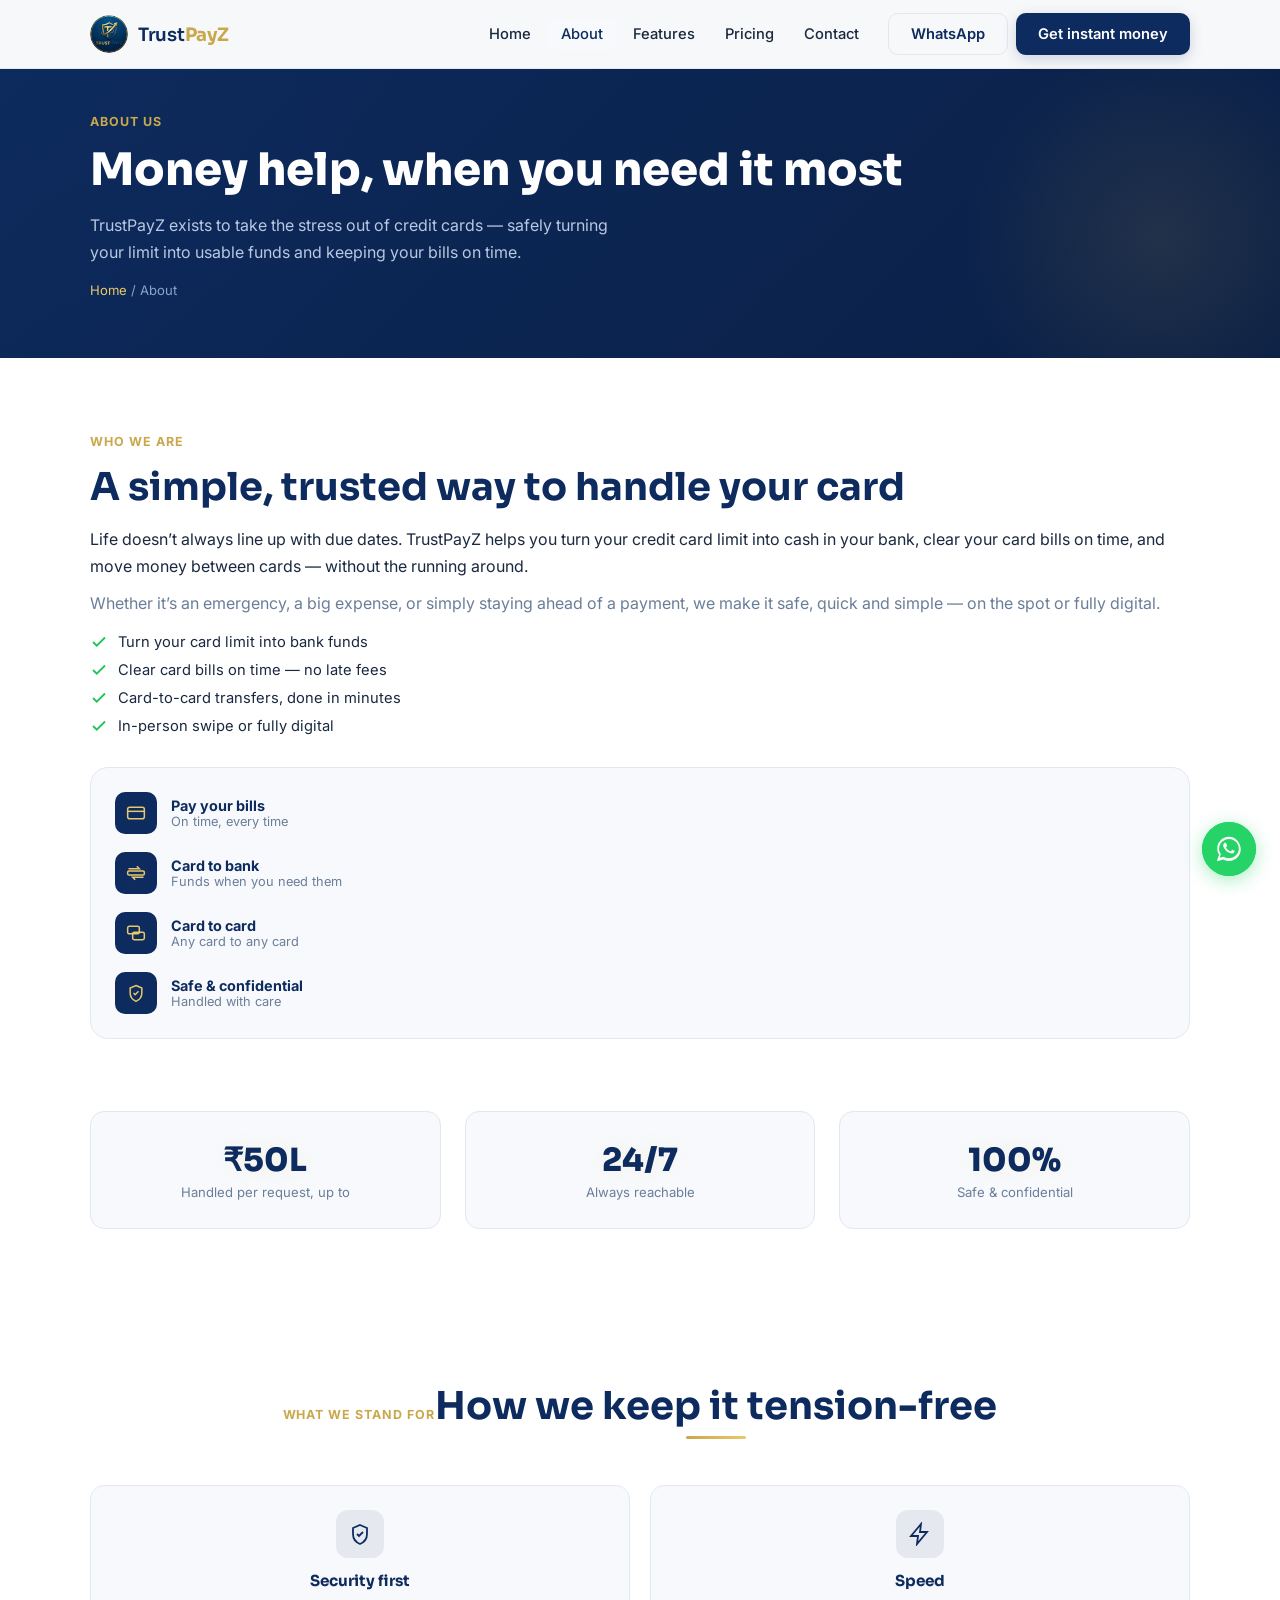
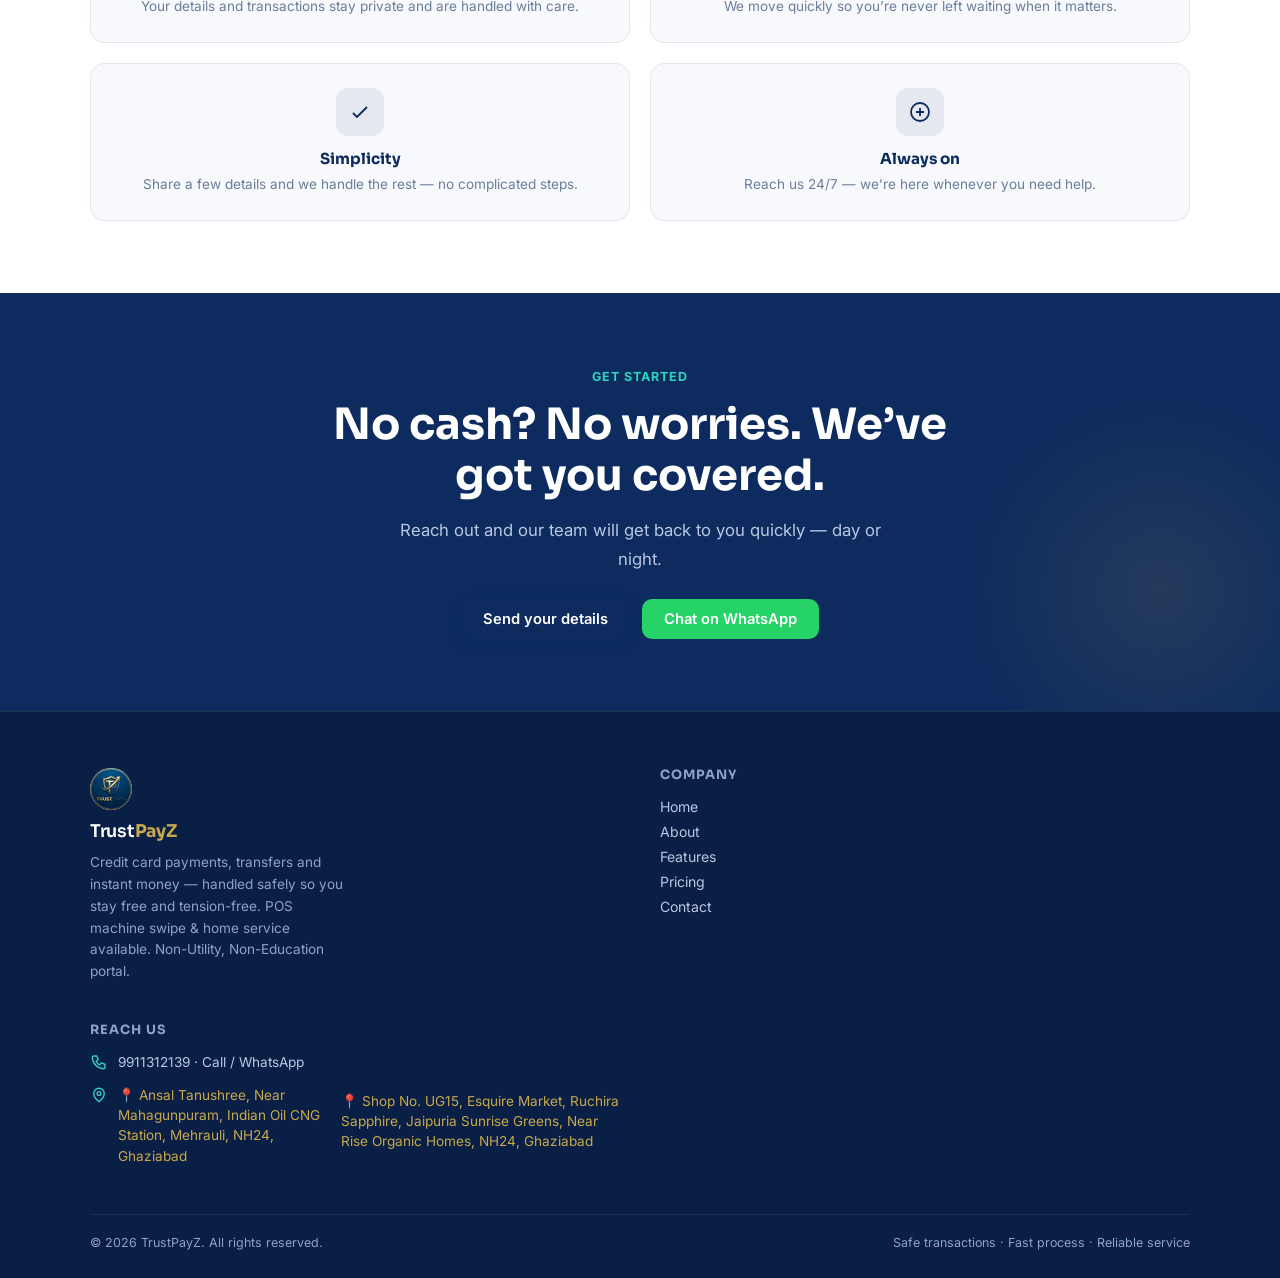
==== commit 3c900b39: "Add files via upload" ====
--- a/about.html
+++ b/about.html
@@ -5,9 +5,10 @@
 <meta name="viewport" content="width=device-width, initial-scale=1.0">
 <title>About TrustPayZ — Trusted Credit Card Service Ghaziabad | 24/7</title>
 <meta name="description" content="About TrustPayZ — a simple, trusted way to handle your credit card in Ghaziabad. Turn your limit into funds, clear bills on time, card to card transfers. Safe, 24/7.">
-<meta name="keywords" content="about TrustPayZ, credit card service Ghaziabad, card transfer Delhi NCR, trusted credit card help, credit card bill pay Ghaziabad">
+<meta name="keywords" content="about TrustPayZ, credit card service Ghaziabad, card transfer Delhi NCR, POS machine swipe Ghaziabad, home service credit card Noida">
 <meta name="robots" content="index, follow, max-snippet:-1, max-image-preview:large">
 <meta name="author" content="TrustPayZ">
+<meta name="google-site-verification" content="Iqjz56xpflcFmqf6qWwyQDgr4alzAd6aOWksO4uBt1Y">
 <meta name="geo.region" content="IN-UP">
 <meta name="geo.placename" content="Ghaziabad">
 <meta name="geo.position" content="28.6692;77.4538">
@@ -30,6 +31,7 @@
 <link rel="preconnect" href="https://fonts.gstatic.com" crossorigin>
 <link href="https://fonts.googleapis.com/css2?family=Sora:wght@400;500;600;700;800&family=Inter:wght@400;450;500;600&display=swap" rel="stylesheet">
 <link rel="stylesheet" href="assets/styles.css">
+<link rel="stylesheet" href="assets/enhance.css">
 <link rel="icon" type="image/png" href="assets/favicon.png">
 </head>
 <body>
@@ -116,7 +118,7 @@
 <footer id="contact-foot">
   <div class="wrap">
     <div class="fgrid">
-      <div class="fbrand"><img src="assets/logo.png" alt="TrustPayZ" class="flogo"><span class="brand-name">Trust<b>PayZ</b></span><p>Credit card payments, transfers and instant money — handled safely so you stay free and tension-free.</p></div>
+      <div class="fbrand"><img src="assets/logo.png" alt="TrustPayZ" class="flogo"><span class="brand-name">Trust<b>PayZ</b></span><p>Credit card payments, transfers and instant money — handled safely so you stay free and tension-free. POS machine swipe &amp; home service available. Non-Utility, Non-Education portal.</p></div>
       <div><h4>Company</h4><a href="index.html">Home</a><a href="about.html">About</a><a href="features.html">Features</a><a href="pricing.html">Pricing</a><a href="contact.html">Contact</a></div>
       <div><h4>Reach us</h4>
         <div class="cline"><svg viewBox="0 0 24 24" fill="none" stroke="#2DD4BF" stroke-width="1.8"><path d="M5 4h4l2 5-3 2a11 11 0 005 5l2-3 5 2v4a2 2 0 01-2 2A16 16 0 013 6a2 2 0 012-2z"/></svg><a href="https://wa.me/919911312139" target="_blank" rel="noopener">9911312139 · Call / WhatsApp</a></div>
@@ -130,6 +132,7 @@
   <svg viewBox="0 0 32 32" fill="#fff" aria-hidden="true"><path d="M16 3C9 3 3.5 8.5 3.5 15.5c0 2.4.7 4.7 1.9 6.7L3 29l7-1.8c1.9 1 4 1.6 6 1.6 7 0 12.5-5.5 12.5-12.5S23 3 16 3zm0 22.8c-1.9 0-3.7-.5-5.3-1.4l-.4-.2-4.1 1.1 1.1-4-.3-.4c-1-1.6-1.6-3.5-1.6-5.5C5.5 9.8 10.2 5.2 16 5.2S26.5 9.8 26.5 15.5 21.8 25.8 16 25.8zm6-7.7c-.3-.2-1.9-1-2.2-1.1-.3-.1-.5-.2-.7.2-.2.3-.8 1-1 1.2-.2.2-.4.2-.7.1-.3-.2-1.4-.5-2.6-1.6-1-.9-1.6-1.9-1.8-2.3-.2-.3 0-.5.1-.7.1-.1.3-.4.5-.6.1-.2.2-.3.3-.5.1-.2 0-.4 0-.6 0-.2-.7-1.7-1-2.3-.3-.6-.5-.5-.7-.5h-.6c-.2 0-.5.1-.8.4-.3.3-1 1-1 2.5s1.1 2.9 1.2 3.1c.2.2 2.1 3.3 5.1 4.6.7.3 1.3.5 1.7.6.7.2 1.4.2 1.9.1.6-.1 1.9-.8 2.1-1.5.3-.7.3-1.4.2-1.5-.1-.2-.3-.2-.6-.4z"/></svg>
 </a>
 <script src="assets/main.js"></script>
+<script src="assets/enhance.js" defer></script>
 <script src="assets/seo.js" defer></script>
 </body>
 </html>
--- a/assets/styles.css
+++ b/assets/styles.css
@@ -442,7 +442,13 @@
    MOBILE — all fixes here
    ══════════════════════════════════════════ */
 @media (max-width: 900px) {
-  .svc { grid-template-columns: 1fr 1fr; }
+  .reviews-grid { grid-template-columns: 1fr 1fr !important; }
+}
+@media (max-width: 640px) {
+  .reviews-grid { grid-template-columns: 1fr !important; }
+  .reviews-grid .rv:last-child { grid-column: 1 !important; }
+}
+
   .scard.wide { grid-column: span 2; }
   .why-grid { grid-template-columns: 1fr 1fr; }
   .split { grid-template-columns: 1fr; gap: 32px; }
--- a/assets/enhance.css
+++ b/assets/enhance.css
@@ -0,0 +1,223 @@
+/* ============================================================
+   TrustPayZ — enhance.css
+   Premium animations & polish layer (loads after styles.css)
+   Adds: gradient shimmer, card lifts, button shine, scroll
+   progress, staggered reveals, glow effects, micro-interactions
+   ============================================================ */
+
+/* ── SCROLL PROGRESS BAR (top of page) ── */
+#scroll-progress {
+  position: fixed; top: 0; left: 0; height: 3px; width: 0%;
+  background: linear-gradient(90deg, var(--gold), var(--gold2), var(--teal));
+  z-index: 200; transition: width .1s ease-out;
+  box-shadow: 0 0 10px rgba(201,168,76,.5);
+}
+
+/* ── ANIMATED GRADIENT on hero headline highlight ── */
+.hl {
+  background: linear-gradient(90deg, #E8C96A 0%, #F5DD8F 25%, #C9A84C 50%, #F5DD8F 75%, #E8C96A 100%);
+  background-size: 200% auto;
+  -webkit-background-clip: text; background-clip: text;
+  -webkit-text-fill-color: transparent;
+  animation: shimmer 4s linear infinite;
+}
+@keyframes shimmer {
+  to { background-position: 200% center; }
+}
+
+/* ── BUTTON SHINE SWEEP on hover ── */
+.btn { position: relative; overflow: hidden; }
+.btn::after {
+  content: ""; position: absolute; top: 0; left: -100%;
+  width: 100%; height: 100%;
+  background: linear-gradient(120deg, transparent, rgba(255,255,255,.35), transparent);
+  transition: left .6s ease;
+}
+.btn:hover::after { left: 100%; }
+
+/* ── PRIMARY BUTTON pulse glow ── */
+.btn-primary {
+  box-shadow: 0 4px 14px rgba(13,43,94,0.18);
+}
+.hero-cta .btn-primary, .nav-act .btn-primary {
+  animation: gentlePulse 2.6s ease-in-out infinite;
+}
+@keyframes gentlePulse {
+  0%, 100% { box-shadow: 0 4px 14px rgba(13,43,94,0.18); }
+  50% { box-shadow: 0 6px 22px rgba(201,168,76,0.35); }
+}
+
+/* ── ENHANCED CARD HOVER (services, why, reviews) ── */
+.scard, .wcard, .stp, .acard {
+  transition: transform .35s cubic-bezier(.2,.8,.2,1), box-shadow .35s ease, border-color .35s ease;
+  will-change: transform;
+}
+.scard:hover {
+  transform: translateY(-6px) scale(1.01);
+  box-shadow: 0 18px 40px rgba(13,43,94,0.16);
+}
+.wcard:hover {
+  transform: translateY(-5px);
+  box-shadow: 0 16px 36px rgba(13,43,94,0.14);
+  border-color: var(--gold);
+}
+.acard:hover {
+  transform: translateY(-5px) scale(1.04);
+  box-shadow: 0 16px 32px rgba(13,43,94,0.22);
+}
+
+/* ── SERVICE ICON animated on card hover ── */
+.scard .si, .wcard .wi {
+  transition: transform .4s cubic-bezier(.2,.8,.2,1), background .3s ease;
+}
+.scard:hover .si {
+  transform: rotate(-6deg) scale(1.08);
+  background: var(--gold);
+}
+.scard:hover .si svg { stroke: var(--navy); }
+.wcard:hover .wi { transform: scale(1.12); background: rgba(201,168,76,.18); }
+
+/* ── REVIEW CARDS lift + gold edge ── */
+.reviews-grid > div {
+  transition: transform .35s cubic-bezier(.2,.8,.2,1), box-shadow .35s ease, border-color .35s ease;
+  position: relative;
+}
+.reviews-grid > div:hover {
+  transform: translateY(-5px);
+  box-shadow: 0 16px 36px rgba(13,43,94,0.13);
+  border-color: var(--gold) !important;
+}
+.reviews-grid > div::before {
+  content: "\201C"; position: absolute; top: 6px; right: 16px;
+  font-family: Georgia, serif; font-size: 3rem; color: var(--gold);
+  opacity: .12; line-height: 1;
+}
+
+/* ── STAR rating subtle shimmer ── */
+.reviews-grid > div > div:first-child {
+  animation: starGlow 3s ease-in-out infinite;
+}
+@keyframes starGlow {
+  0%, 100% { filter: drop-shadow(0 0 0 rgba(245,158,11,0)); }
+  50% { filter: drop-shadow(0 0 4px rgba(245,158,11,.4)); }
+}
+
+/* ── STAT NUMBERS glow on reveal ── */
+.statbox .v, .hstat .v, .pc-amt {
+  text-shadow: 0 0 18px rgba(232,201,106,0.15);
+}
+
+/* ── RIBBON items hover ── */
+.ritem {
+  transition: transform .3s ease, background .3s ease;
+  border-radius: 10px;
+}
+.ritem:hover {
+  transform: translateY(-3px);
+  background: rgba(13,43,94,.04);
+}
+.ritem:hover svg { animation: wiggle .5s ease; }
+@keyframes wiggle {
+  0%,100% { transform: rotate(0); }
+  25% { transform: rotate(-8deg); }
+  75% { transform: rotate(8deg); }
+}
+
+/* ── STAGGERED REVEAL (children animate in sequence) ── */
+.rv { transition: opacity .6s cubic-bezier(.2,.8,.2,1), transform .6s cubic-bezier(.2,.8,.2,1); }
+.svc .rv:nth-child(1) { transition-delay: 0s; }
+.svc .rv:nth-child(2) { transition-delay: .08s; }
+.svc .rv:nth-child(3) { transition-delay: .16s; }
+.svc .rv:nth-child(4) { transition-delay: .24s; }
+.svc .rv:nth-child(5) { transition-delay: .32s; }
+.why-grid .rv:nth-child(1) { transition-delay: 0s; }
+.why-grid .rv:nth-child(2) { transition-delay: .1s; }
+.why-grid .rv:nth-child(3) { transition-delay: .2s; }
+.why-grid .rv:nth-child(4) { transition-delay: .3s; }
+
+/* ── FLOATING payment card (hero) gentle bob ── */
+.pcard { animation: floatBob 5s ease-in-out infinite; }
+@keyframes floatBob {
+  0%, 100% { transform: translateY(0); }
+  50% { transform: translateY(-10px); }
+}
+.float-chip.fc-1 { animation: floatBob 5s ease-in-out infinite .5s; }
+.float-chip.fc-2 { animation: floatBob 5s ease-in-out infinite 1s; }
+
+/* ── BADGE shine for non-utility warning ── */
+.badge {
+  transition: transform .3s ease;
+}
+.badge:hover { transform: scale(1.03); }
+
+/* ── WHATSAPP FLOAT pulse ring ── */
+.wa-float { position: fixed; }
+.wa-float::before {
+  content: ""; position: absolute; inset: 0; border-radius: 50%;
+  background: #25D366; z-index: -1;
+  animation: waPulse 2s ease-out infinite;
+}
+@keyframes waPulse {
+  0% { transform: scale(1); opacity: .6; }
+  100% { transform: scale(1.8); opacity: 0; }
+}
+
+/* ── NAV brand logo subtle spin on hover ── */
+.brand-mark { transition: transform .5s ease; }
+.brand:hover .brand-mark { transform: rotate(360deg); }
+
+/* ── SECTION HEADINGS underline grow on reveal ── */
+.head h2 { position: relative; display: inline-block; }
+.head h2::after {
+  content: ""; position: absolute; bottom: -10px; left: 50%;
+  width: 0; height: 3px; border-radius: 3px;
+  background: linear-gradient(90deg, var(--gold), var(--gold2));
+  transform: translateX(-50%); transition: width .7s ease .2s;
+}
+.head.visible h2::after { width: 60px; }
+
+/* ── PRICING table row hover ── */
+.ptable tbody tr, .rtable tbody tr {
+  transition: background .25s ease;
+}
+.ptable tbody tr:hover, .rtable tbody tr:hover {
+  background: rgba(201,168,76,.07);
+}
+
+/* ── AMOUNT IN WORDS fade in ── */
+#eq-amount-words {
+  transition: opacity .3s ease;
+  animation: fadeInWord .4s ease;
+}
+@keyframes fadeInWord {
+  from { opacity: 0; transform: translateY(-4px); }
+  to { opacity: 1; transform: translateY(0); }
+}
+
+/* ── TRUST BADGES (pills) hover ── */
+section .wrap span[style*="border-radius:100px"] {
+  transition: transform .25s ease, background .25s ease;
+  cursor: default;
+}
+
+/* ── FORM inputs focus glow ── */
+.fld input:focus, .fld select:focus,
+.efield input:focus, .egroup input:focus,
+.price-in input:focus {
+  box-shadow: 0 0 0 3px rgba(201,168,76,.15);
+}
+
+/* ── SUBMIT buttons success state ── */
+.enq-submit, #f-submit {
+  transition: all .3s ease;
+}
+
+/* ── REDUCE MOTION for accessibility ── */
+@media (prefers-reduced-motion: reduce) {
+  *, *::before, *::after {
+    animation-duration: .01ms !important;
+    animation-iteration-count: 1 !important;
+    transition-duration: .01ms !important;
+  }
+  .hl { -webkit-text-fill-color: var(--gold2); }
+}
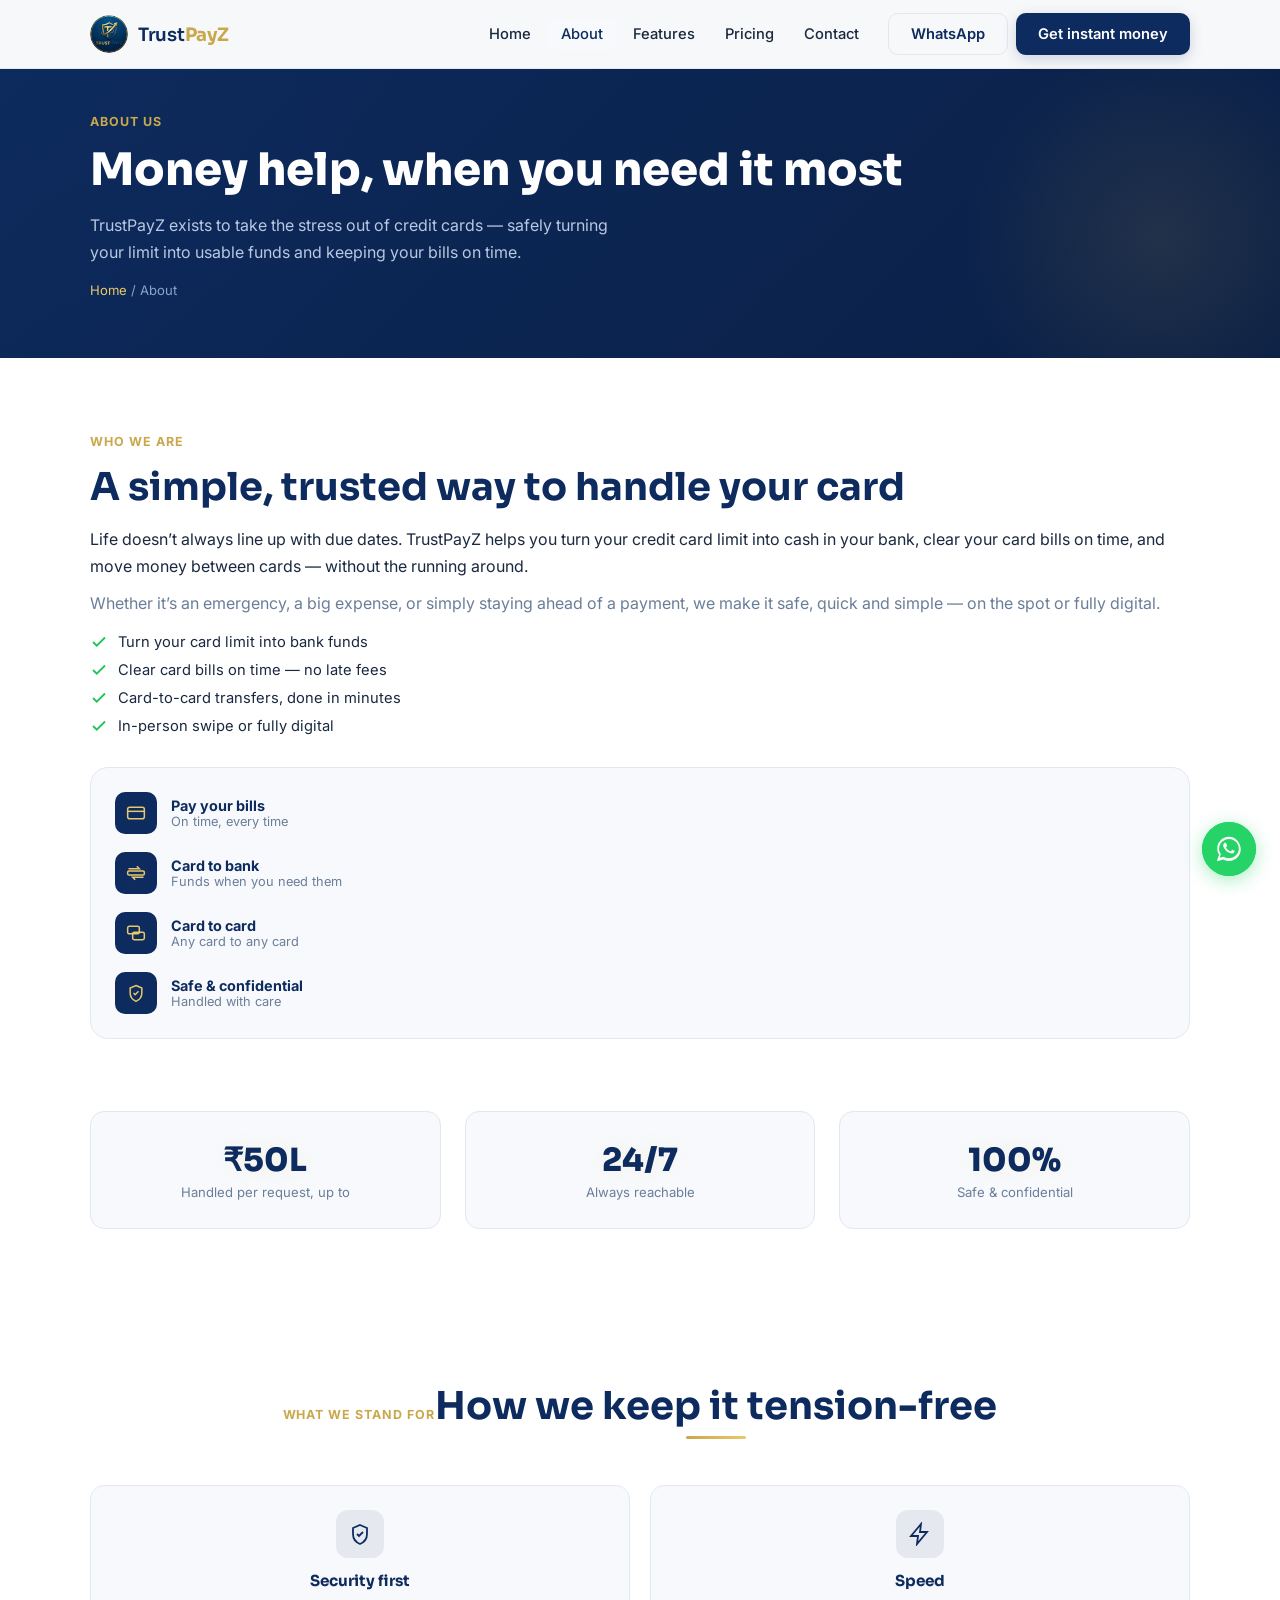
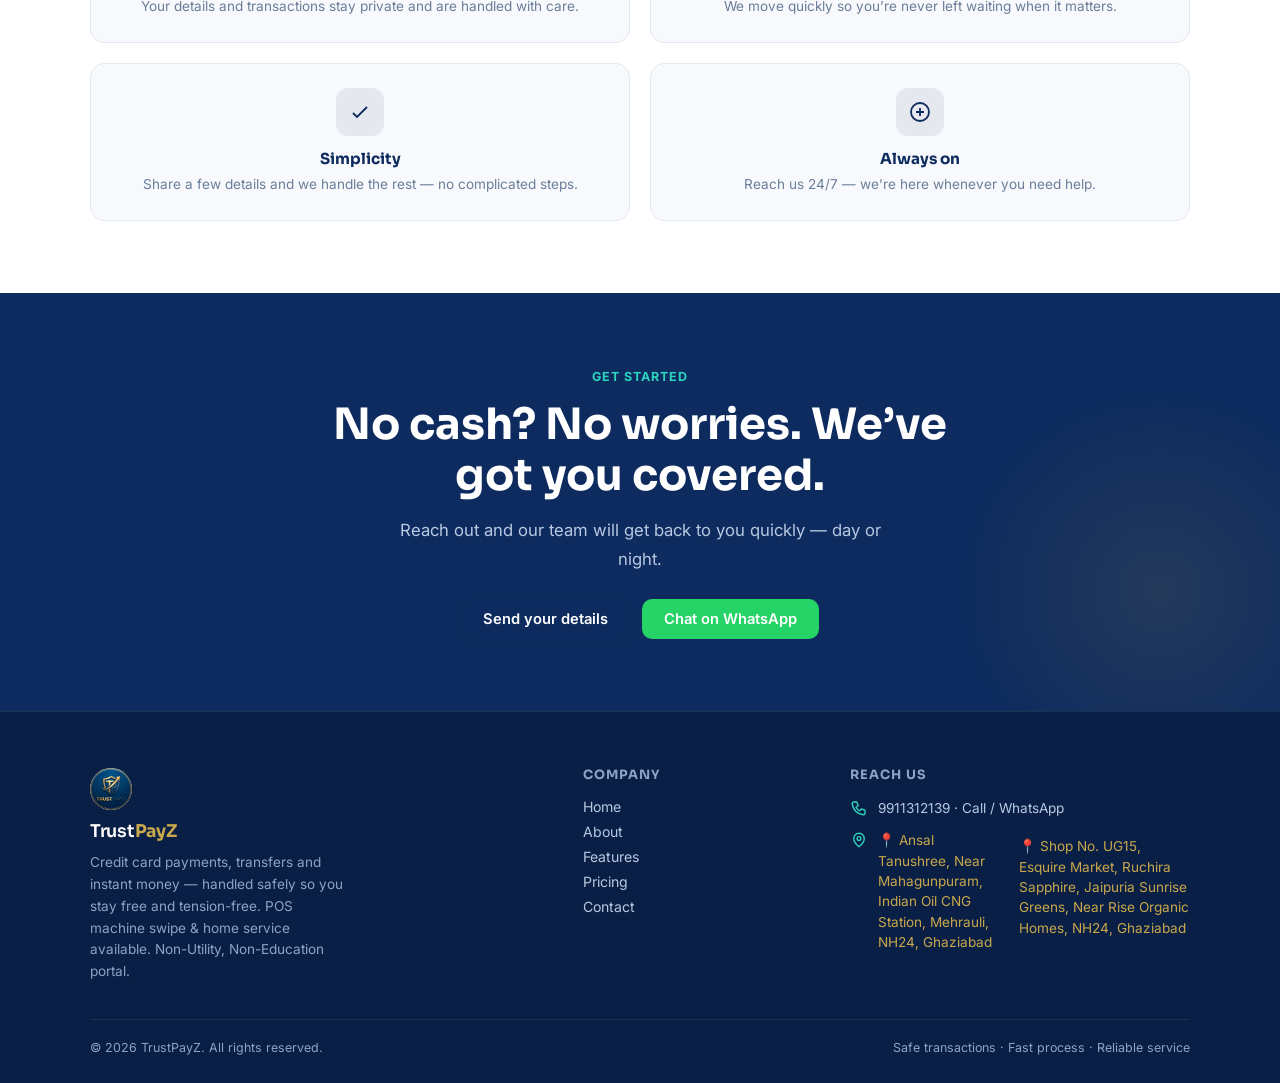
==== commit 460720e5: "Add files via upload" ====
--- a/about.html
+++ b/about.html
@@ -5,10 +5,16 @@
 <meta name="viewport" content="width=device-width, initial-scale=1.0">
 <title>About TrustPayZ — Trusted Credit Card Service Ghaziabad | 24/7</title>
 <meta name="description" content="About TrustPayZ — a simple, trusted way to handle your credit card in Ghaziabad. Turn your limit into funds, clear bills on time, card to card transfers. Safe, 24/7.">
-<meta name="keywords" content="about TrustPayZ, credit card service Ghaziabad, card transfer Delhi NCR, POS machine swipe Ghaziabad, home service credit card Noida">
+<meta name="keywords" content="TrustPayZ, TrustPayZ Ghaziabad, TrustPayZ credit card service, credit card to bank transfer Ghaziabad, credit card to cash Ghaziabad, credit card to cash Delhi, credit card to cash Faridabad, credit card to cash Gurugram, credit card to cash Greater Noida, credit card bill payment Noida, credit card se bank transfer, emergency money credit card, credit card bill payment without money, home service credit card payment">
 <meta name="robots" content="index, follow, max-snippet:-1, max-image-preview:large">
 <meta name="author" content="TrustPayZ">
 <meta name="google-site-verification" content="Iqjz56xpflcFmqf6qWwyQDgr4alzAd6aOWksO4uBt1Y">
+<meta name="application-name" content="TrustPayZ">
+<meta name="apple-mobile-web-app-title" content="TrustPayZ">
+<meta name="og:brand" content="TrustPayZ">
+<meta name="copyright" content="TrustPayZ">
+<meta name="publisher" content="TrustPayZ">
+<meta name="theme-color" content="#0D2B5E">
 <meta name="geo.region" content="IN-UP">
 <meta name="geo.placename" content="Ghaziabad">
 <meta name="geo.position" content="28.6692;77.4538">
--- a/assets/styles.css
+++ b/assets/styles.css
@@ -452,6 +452,7 @@
   .scard.wide { grid-column: span 2; }
   .why-grid { grid-template-columns: 1fr 1fr; }
   .split { grid-template-columns: 1fr; gap: 32px; }
+@media (max-width: 900px) {
   .ptables { grid-template-columns: 1fr; }
   .fgrid { grid-template-columns: 1fr 1fr; }
   .hero-grid { grid-template-columns: 1fr; }
@@ -461,20 +462,21 @@
   .erotate { grid-template-columns: 1fr; }
   .arow { grid-template-columns: 1fr; }
   .custom { flex-direction: column; align-items: flex-start; }
-}
-
-@media (max-width: 640px) {
-  .nav-links { 
+
+  /* Hamburger menu kicks in here so nav never overflows */
+  .nav-links {
     display: none; flex-direction: column; position: absolute;
     top: 68px; left: 0; right: 0; background: var(--white);
     border-bottom: 1px solid var(--line); padding: 12px 16px;
-    box-shadow: 0 8px 24px rgba(0,0,0,.1); z-index: 99;
+    box-shadow: 0 8px 24px rgba(0,0,0,.12); z-index: 99; gap: 2px;
   }
   .nav-links.open { display: flex; }
-  .nav-links a { padding: 12px 14px; border-radius: 8px; font-size: 1rem; }
+  .nav-links a { padding: 13px 14px; border-radius: 8px; font-size: 1rem; }
   .nav-act { display: none; }
   .burger { display: block; }
-
+}
+
+@media (max-width: 640px) {
   .hero { padding: 100px 0 60px; }
   .hero h1 { font-size: 2rem; }
   .hero-stats { gap: 16px; flex-wrap: wrap; }
@@ -492,7 +494,7 @@
   .fbot { flex-direction: column; text-align: center; }
   .amt-row { gap: 10px; }
   .acard { min-width: 90px; padding: 18px 16px; }
-  
+
   .enq-body { padding: 18px; }
   .enq-head { padding: 22px; }
   .form { padding: 20px; }
--- a/assets/enhance.css
+++ b/assets/enhance.css
@@ -221,3 +221,217 @@
   }
   .hl { -webkit-text-fill-color: var(--gold2); }
 }
+
+/* ============================================================
+   MOBILE OVERFLOW & ALIGNMENT HARDENING
+   ============================================================ */
+
+/* Prevent any horizontal scroll/overflow site-wide */
+html, body { max-width: 100%; overflow-x: hidden; }
+* { max-width: 100%; }
+img, svg, iframe { max-width: 100%; height: auto; }
+
+/* Reviews grid responsive (overrides inline-ish layout) */
+.reviews-grid { grid-template-columns: repeat(3, 1fr); }
+@media (max-width: 900px) {
+  .reviews-grid { grid-template-columns: 1fr 1fr; }
+}
+@media (max-width: 640px) {
+  .reviews-grid { grid-template-columns: 1fr; }
+}
+
+/* Services & why grids hard reset on small screens */
+@media (max-width: 900px) {
+  .svc { grid-template-columns: 1fr 1fr; }
+  .why-grid { grid-template-columns: 1fr 1fr; }
+}
+@media (max-width: 640px) {
+  .svc { grid-template-columns: 1fr; }
+  .why-grid { grid-template-columns: 1fr; }
+  .scard.wide { grid-column: span 1; flex-direction: column; }
+}
+
+/* Footer columns stack cleanly */
+@media (max-width: 760px) {
+  .fgrid { grid-template-columns: 1fr; gap: 28px; }
+  .fbrand p { max-width: 100%; }
+}
+
+/* Trust badge pills wrap and shrink on mobile */
+@media (max-width: 640px) {
+  section .wrap span[style*="border-radius:100px"] {
+    font-size: .78rem; padding: 6px 12px;
+  }
+  /* Stat band stacks */
+  .statband { flex-direction: column; gap: 14px; }
+  .statbox { width: 100%; }
+}
+
+/* Hero badges never overflow */
+.badge { max-width: 100%; white-space: normal; height: auto; line-height: 1.4; }
+
+/* Tables scroll horizontally instead of breaking layout */
+@media (max-width: 640px) {
+  .ptable table, .rtable table { font-size: .82rem; }
+  td, th { padding: 9px 10px; }
+}
+
+/* Pricing custom box buttons full width on mobile */
+@media (max-width: 640px) {
+  .cbtns { width: 100%; }
+  .cbtns .btn { width: 100%; justify-content: center; }
+}
+
+/* ============================================================
+   SHOW HERO PAYMENT CARD ON MOBILE (scaled)
+   ============================================================ */
+@media (max-width: 900px) {
+  .pcard-wrap { display: block !important; margin-top: 32px; max-width: 380px; }
+}
+@media (max-width: 420px) {
+  .pcard-wrap { transform: scale(.92); transform-origin: top center; }
+  .float-chip { display: none; } /* chips can overflow on tiny screens */
+}
+
+/* ============================================================
+   ANIMATED SHOWCASE SECTION
+   Floating cards + POS swipe + card-to-bank flow
+   ============================================================ */
+.showcase {
+  background: linear-gradient(135deg, var(--navy) 0%, var(--navy2) 60%, var(--navy) 100%);
+  position: relative; overflow: hidden; padding: 72px 0;
+}
+.showcase .grid-bg {
+  position: absolute; inset: 0; opacity: .5;
+  background-image: linear-gradient(rgba(255,255,255,.04) 1px, transparent 1px),
+                    linear-gradient(90deg, rgba(255,255,255,.04) 1px, transparent 1px);
+  background-size: 44px 44px;
+}
+.showcase .head h2 { color: var(--white); }
+.showcase .head p { color: #B9C8E2; }
+
+.show-grid {
+  display: grid; grid-template-columns: repeat(3, 1fr); gap: 24px;
+  position: relative; z-index: 2; margin-top: 16px;
+}
+@media (max-width: 900px) { .show-grid { grid-template-columns: 1fr; gap: 40px; max-width: 420px; margin-left:auto; margin-right:auto; } }
+
+.show-card {
+  background: rgba(255,255,255,.05); border: 1px solid rgba(255,255,255,.12);
+  border-radius: 18px; padding: 28px 24px; text-align: center;
+  backdrop-filter: blur(8px);
+  display: flex; flex-direction: column; align-items: center;
+}
+.show-card h3 { color: var(--white); font-size: 1.05rem; margin: 18px 0 8px; }
+.show-card p { color: #8BA4C8; font-size: .86rem; line-height: 1.6; }
+.show-stage {
+  width: 100%; height: 150px; position: relative;
+  display: flex; align-items: center; justify-content: center;
+}
+
+/* ── 1. FLOATING CREDIT CARDS (stacked, bobbing) ── */
+.fc-card {
+  position: absolute; width: 150px; height: 94px; border-radius: 12px;
+  box-shadow: 0 14px 30px rgba(0,0,0,.35);
+  padding: 12px; color: #fff; overflow: hidden;
+}
+.fc-card .chip { width: 24px; height: 18px; border-radius: 4px; background: linear-gradient(135deg,#F5DD8F,#C9A84C); margin-bottom: 14px; }
+.fc-card .num { font-size: .6rem; letter-spacing: 1.5px; font-family: monospace; opacity: .9; }
+.fc-card .brand { position: absolute; bottom: 10px; right: 12px; font-weight: 800; font-size: .7rem; font-style: italic; opacity: .95; }
+.fc-card.c1 { background: linear-gradient(135deg,#0D2B5E,#1E4D8C); transform: translate(-30px,-12px) rotate(-10deg); animation: floatCard1 4.5s ease-in-out infinite; z-index: 1; }
+.fc-card.c2 { background: linear-gradient(135deg,#C9A84C,#E8C96A); transform: translate(30px,12px) rotate(8deg); animation: floatCard2 4.5s ease-in-out infinite; z-index: 2; }
+.fc-card.c2 .num, .fc-card.c2 .brand { color: #0D2B5E; }
+.fc-card.c2 .chip { background: linear-gradient(135deg,#0D2B5E,#1E4D8C); }
+@keyframes floatCard1 {
+  0%,100% { transform: translate(-30px,-12px) rotate(-10deg); }
+  50% { transform: translate(-34px,-20px) rotate(-12deg); }
+}
+@keyframes floatCard2 {
+  0%,100% { transform: translate(30px,12px) rotate(8deg); }
+  50% { transform: translate(34px,4px) rotate(10deg); }
+}
+
+/* ── 2. POS MACHINE with card swiping ── */
+.pos {
+  position: relative; width: 100px; height: 130px;
+}
+.pos-body {
+  position: absolute; bottom: 0; left: 50%; transform: translateX(-50%);
+  width: 76px; height: 96px; border-radius: 12px;
+  background: linear-gradient(160deg,#22324d,#0D2B5E);
+  border: 1px solid rgba(255,255,255,.15);
+  box-shadow: 0 10px 24px rgba(0,0,0,.4);
+}
+.pos-screen {
+  position: absolute; top: 12px; left: 50%; transform: translateX(-50%);
+  width: 54px; height: 30px; border-radius: 5px;
+  background: #0A1F45; border: 1px solid rgba(45,212,191,.4);
+  overflow: hidden;
+}
+.pos-screen::after {
+  content: "✓"; position: absolute; inset: 0;
+  display: flex; align-items: center; justify-content: center;
+  color: var(--teal); font-size: 1rem; font-weight: bold;
+  opacity: 0; animation: posApprove 3s ease-in-out infinite;
+}
+.pos-keys {
+  position: absolute; bottom: 10px; left: 50%; transform: translateX(-50%);
+  width: 54px; display: grid; grid-template-columns: repeat(3,1fr); gap: 4px;
+}
+.pos-keys i { height: 8px; border-radius: 2px; background: rgba(255,255,255,.18); }
+.pos-slot {
+  position: absolute; top: 4px; left: 50%; transform: translateX(-50%);
+  width: 70px; height: 5px; border-radius: 3px; background: rgba(0,0,0,.5);
+  z-index: 4;
+}
+.swipe-card {
+  position: absolute; top: -8px; left: 50%; width: 64px; height: 40px;
+  border-radius: 7px; background: linear-gradient(135deg,#C9A84C,#E8C96A);
+  box-shadow: 0 6px 14px rgba(0,0,0,.35); z-index: 3;
+  transform: translateX(-130%);
+  animation: swipe 3s ease-in-out infinite;
+}
+.swipe-card .mag { position:absolute; top:8px; left:0; right:0; height:8px; background:rgba(0,0,0,.55); }
+@keyframes swipe {
+  0% { transform: translateX(-130%); }
+  35% { transform: translateX(-20%); }
+  55% { transform: translateX(-20%); }
+  100% { transform: translateX(90%); }
+}
+@keyframes posApprove {
+  0%,45% { opacity: 0; }
+  60%,90% { opacity: 1; }
+  100% { opacity: 0; }
+}
+
+/* ── 3. CARD → BANK money flow ── */
+.flow-stage { display: flex; align-items: center; justify-content: space-between; width: 100%; padding: 0 10px; }
+.flow-ic {
+  width: 56px; height: 56px; border-radius: 14px;
+  display: flex; align-items: center; justify-content: center; flex-shrink: 0;
+}
+.flow-ic.card { background: rgba(201,168,76,.2); }
+.flow-ic.card svg { width: 28px; height: 28px; stroke: var(--gold2); fill: none; stroke-width: 1.6; }
+.flow-ic.bank { background: rgba(45,212,191,.2); }
+.flow-ic.bank svg { width: 28px; height: 28px; stroke: var(--teal); fill: none; stroke-width: 1.6; }
+.flow-track { flex: 1; height: 3px; background: rgba(255,255,255,.12); margin: 0 8px; position: relative; border-radius: 3px; }
+.flow-coin {
+  position: absolute; top: 50%; left: 0; width: 18px; height: 18px;
+  border-radius: 50%; background: linear-gradient(135deg,#F5DD8F,#C9A84C);
+  transform: translate(-50%,-50%); box-shadow: 0 0 10px rgba(232,201,106,.6);
+  display: flex; align-items: center; justify-content: center;
+  font-size: .6rem; font-weight: bold; color: #0D2B5E;
+  animation: coinFlow 2.4s ease-in-out infinite;
+}
+.flow-coin::after { content: "₹"; }
+@keyframes coinFlow {
+  0% { left: 0; opacity: 0; transform: translate(-50%,-50%) scale(.5); }
+  15% { opacity: 1; transform: translate(-50%,-50%) scale(1); }
+  85% { opacity: 1; transform: translate(-50%,-50%) scale(1); }
+  100% { left: 100%; opacity: 0; transform: translate(-50%,-50%) scale(.5); }
+}
+
+@media (prefers-reduced-motion: reduce) {
+  .fc-card, .swipe-card, .pos-screen::after, .flow-coin { animation: none !important; }
+  .swipe-card { transform: translateX(-20%); }
+}
